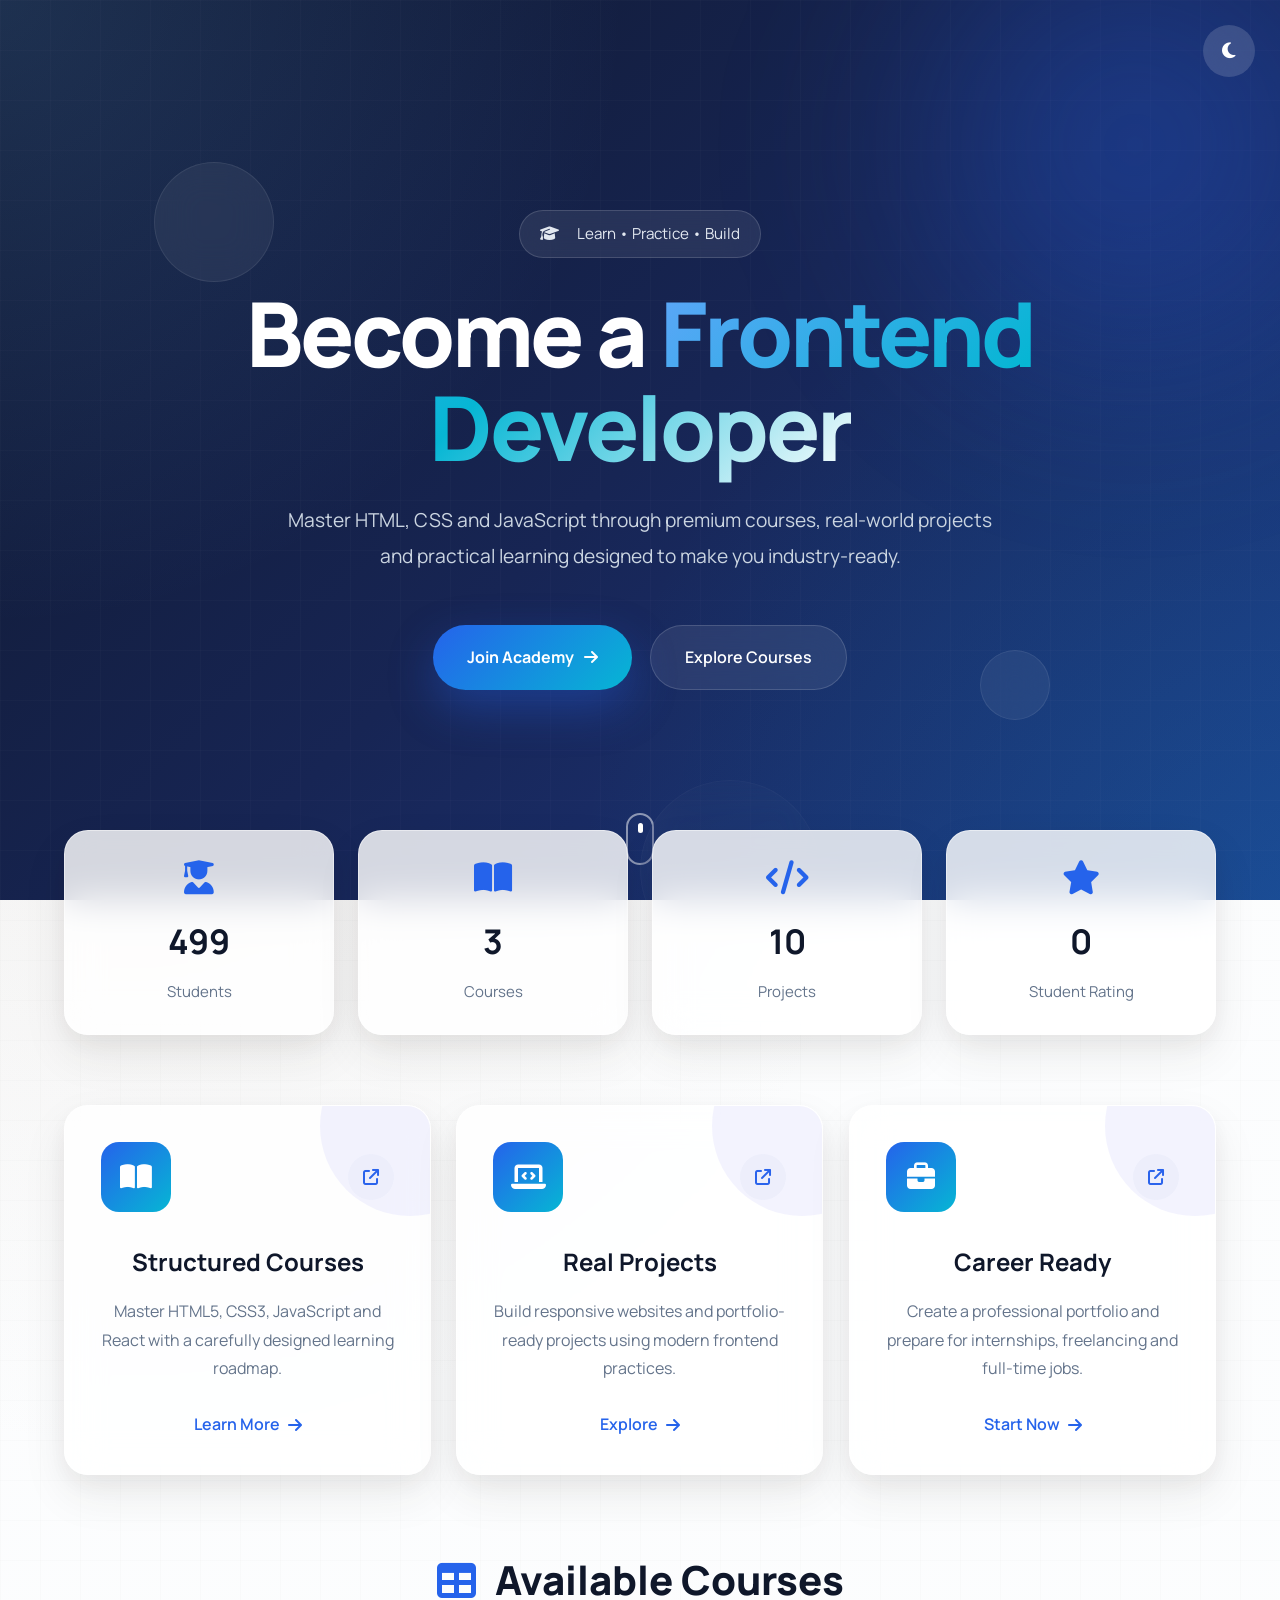
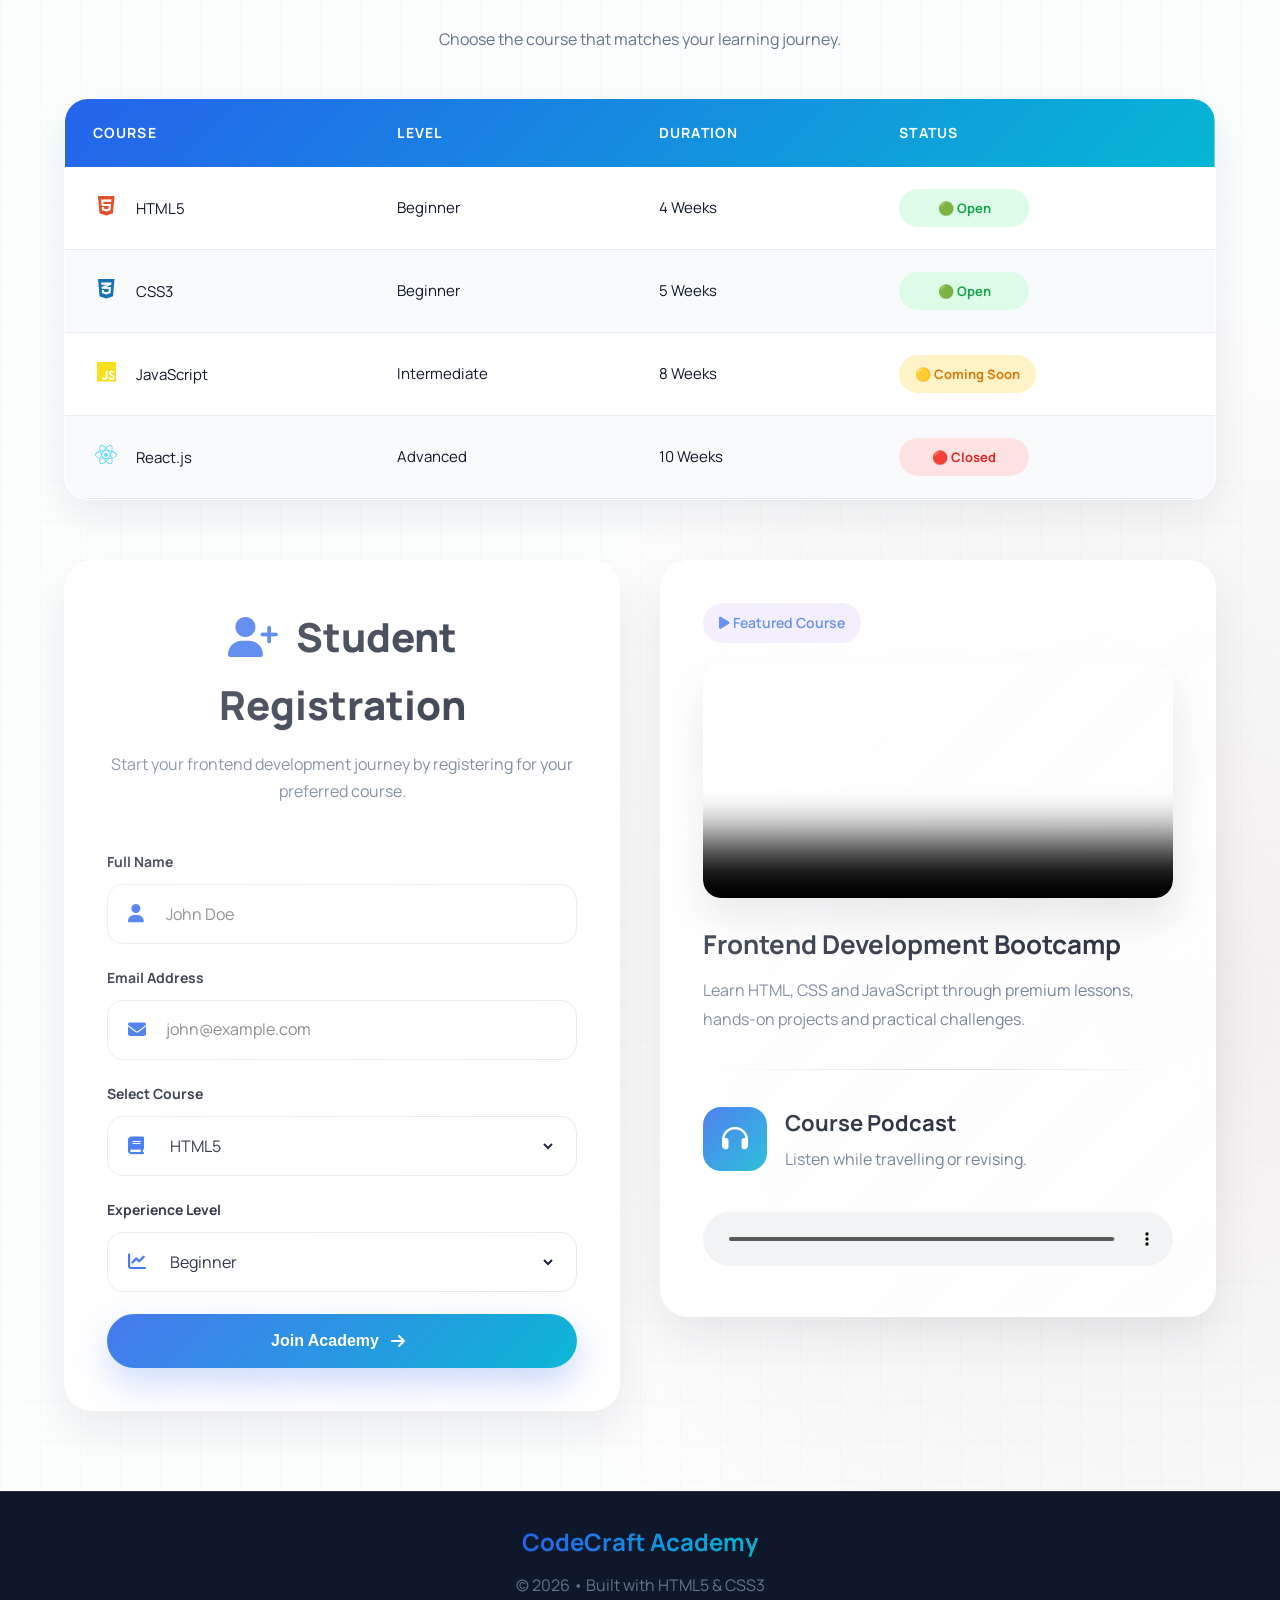
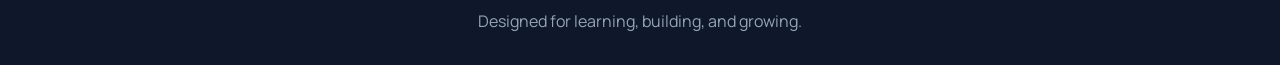
==== .vscode/Forms, Tables and Media Elements/index.html @ f4784778 "updated index.html and some link" ====
<!DOCTYPE html>
<html lang="en">

<head>
    <meta charset="UTF-8">
    <meta name="viewport" content="width=device-width, initial-scale=1.0">

    <title>CodeCraft Academy</title>

    <!-- Google Font -->
    <link rel="preconnect" href="https://fonts.googleapis.com">
    <link rel="preconnect" href="https://fonts.gstatic.com" crossorigin>

    <link href="https://fonts.googleapis.com/css2?family=Manrope:wght@300;400;500;600;700;800&display=swap"
        rel="stylesheet">

    <!-- Font Awesome -->

    <link rel="stylesheet" href="https://cdnjs.cloudflare.com/ajax/libs/font-awesome/6.6.0/css/all.min.css">

    <!-- CSS -->

    <link rel="stylesheet" href="style.css">

    <link rel="icon" type="image/png" href="images/favicon.png">

</head>

<body>

    <div id="loader">
        <div class="loader-logo">
            <i class="fa-solid fa-code"></i>
            <span>CodeCraft Academy</span>
        </div>

        <div class="loader-spinner"></div>
    </div>

    <button class="theme-toggle" id="themeToggle" aria-label="Toggle dark mode">
        <i class="fa-solid fa-moon"></i>
    </button>

    <!-- ===================================================
                        HERO SECTION
    ==================================================== -->

    <header class="hero">

        <div class="hero-content">

            <span class="tag">

                <i class="fa-solid fa-graduation-cap"></i>

                Learn • Practice • Build

            </span>

            <h1>

                Become a
                <span>Frontend Developer</span>

            </h1>

            <p>

                Master HTML, CSS and JavaScript through premium courses,
                real-world projects and practical learning designed to make
                you industry-ready.

            </p>

            <div class="hero-buttons">

                <a href="#registration" class="hero-btn" aria-label="Register for CodeCraft Academy">

                    Join Academy

                    <i class="fa-solid fa-arrow-right"></i>

                </a>

                <a href="#courses" class="secondary-btn" aria-label="View available courses">

                    Explore Courses

                </a>

            </div>

        </div>

        <div class="hero-circle hero-circle-1"></div>

        <div class="hero-circle hero-circle-2"></div>

        <div class="hero-circle hero-circle-3"></div>

        <div class="scroll-indicator">

            <span></span>

        </div>

    </header>

    <!-- ==========================================
            STATS SECTION
========================================== -->

    <section class="stats reveal">

        <div class="stat-card">

            <i class="fa-solid fa-user-graduate" aria-hidden="true"></i>

            <h2>2500+</h2>

            <p>Students</p>

        </div>

        <div class="stat-card">

            <i class="fa-solid fa-book-open" aria-hidden="true"></i>

            <h2>15+</h2>

            <p>Courses</p>

        </div>

        <div class="stat-card">

            <i class="fa-solid fa-code" aria-hidden="true"></i>

            <h2>50+</h2>

            <p>Projects</p>

        </div>

        <div class="stat-card">

            <i class="fa-solid fa-star" aria-hidden="true"></i>

            <h2>4.9</h2>

            <p>Student Rating</p>

        </div>

    </section>

    <!-- ==========================================
                FEATURES
========================================== -->

    <section class="features reveal">

        <div class="feature-card">

            <div class="feature-top">

                <div class="feature-icon">

                    <i class="fa-solid fa-book-open" aria-hidden="true"></i>

                </div>

                <span class="arrow">

                    <i class="fa-solid fa-arrow-up-right-from-square" aria-hidden="true"></i>

                </span>

            </div>

            <h3>Structured Courses</h3>

            <p>

                Master HTML5, CSS3, JavaScript and React with a carefully designed learning roadmap.

            </p>

            <a href="#" aria-label="Learn more about structured courses">

                Learn More

                <i class="fa-solid fa-arrow-right" aria-hidden="true"></i>

            </a>

        </div>



        <div class="feature-card">

            <div class="feature-top">

                <div class="feature-icon">

                    <i class="fa-solid fa-laptop-code" aria-hidden="true"></i>

                </div>

                <span class="arrow">

                    <i class="fa-solid fa-arrow-up-right-from-square" aria-hidden="true"></i>

                </span>

            </div>

            <h3>Real Projects</h3>

            <p>

                Build responsive websites and portfolio-ready projects using modern frontend practices.

            </p>

            <a href="#" aria-label="Explore real projects">

                Explore

                <i class="fa-solid fa-arrow-right" aria-hidden="true"></i>

            </a>

        </div>



        <div class="feature-card">

            <div class="feature-top">

                <div class="feature-icon">

                    <i class="fa-solid fa-briefcase" aria-hidden="true"></i>

                </div>

                <span class="arrow">

                    <i class="fa-solid fa-arrow-up-right-from-square" aria-hidden="true"></i>

                </span>

            </div>

            <h3>Career Ready</h3>

            <p>

                Create a professional portfolio and prepare for internships, freelancing and full-time jobs.

            </p>

            <a href="#" aria-label="Start your learning journey">

                Start Now

                <i class="fa-solid fa-arrow-right" aria-hidden="true"></i>

            </a>

        </div>

    </section>



    <!-- ===================================================
                    COURSES TABLE
    ==================================================== -->

    <section class="section reveal" id="courses">

        <div class="section-heading">

            <h2>

                <i class="fa-solid fa-table" aria-hidden="true"></i>

                Available Courses

            </h2>

            <p>

                Choose the course that matches your learning journey.

            </p>

        </div>

        <div class="table-card">

            <table class="custom-table">

                <thead>

                    <tr>

                        <th>Course</th>

                        <th>Level</th>

                        <th>Duration</th>

                        <th>Status</th>

                    </tr>

                </thead>

                <tbody>

                    <tr>

                        <td>
                            <i class="fa-brands fa-html5 course-icon html" aria-hidden="true"></i>
                            HTML5
                        </td>

                        <td>Beginner</td>

                        <td>4 Weeks</td>

                        <td>
                            <span class="badge open">
                                🟢 Open
                            </span>
                        </td>

                    </tr>

                    <tr>

                        <td>
                            <i class="fa-brands fa-css3-alt course-icon css" aria-hidden="true"></i>
                            CSS3
                        </td>

                        <td>Beginner</td>

                        <td>5 Weeks</td>

                        <td>
                            <span class="badge open">
                                🟢 Open
                            </span>
                        </td>

                    </tr>

                    <tr>

                        <td>
                            <i class="fa-brands fa-js course-icon js" aria-hidden="true"></i>
                            JavaScript
                        </td>

                        <td>Intermediate</td>

                        <td>8 Weeks</td>

                        <td>
                            <span class="badge coming">
                                🟡 Coming Soon
                            </span>
                        </td>

                    </tr>

                    <tr>

                        <td>
                            <i class="fa-brands fa-react course-icon react" aria-hidden="true"></i>
                            React.js
                        </td>

                        <td>Advanced</td>

                        <td>10 Weeks</td>

                        <td>
                            <span class="badge closed">
                                🔴 Closed
                            </span>
                        </td>

                    </tr>

                </tbody>

            </table>

        </div>

    </section>



    <!-- ===================================================
                FORM + MEDIA SECTION
    ==================================================== -->

    <section class="section reveal" id="registration">

        <div class="grid-layout reveal">

            <!-- Registration Form -->

            <div class="card">

                <div class="section-heading">

                    <h2>

                        <i class="fa-solid fa-user-plus" aria-hidden="true"></i>

                        Student Registration

                    </h2>
                    <p class="form-subtitle">
                        Start your frontend development journey by registering for your preferred course.
                    </p>

                </div>

                <form class="custom-form">

                    <div class="input-group">

                        <label for="name">Full Name</label>

                        <div class="input-box">

                            <i class="fa-solid fa-user" aria-hidden="true"></i>

                            <input type="text" id="name" placeholder="John Doe" required aria-label="Full Name">

                        </div>

                    </div>



                    <div class="input-group">

                        <label for="email">Email Address</label>

                        <div class="input-box">

                            <i class="fa-solid fa-envelope" aria-hidden="true"></i>

                            <input type="email" id="email" placeholder="john@example.com" required
                                aria-label="Email Address">

                        </div>

                    </div>



                    <div class="input-group">

                        <label for="course">

                            Select Course

                        </label>

                        <div class="input-box">

                            <i class="fa-solid fa-book" aria-hidden="true"></i>

                            <select id="course" aria-label="Select Course">

                                <option>HTML5</option>

                                <option>CSS3</option>

                                <option>JavaScript</option>

                                <option>React.js</option>

                            </select>

                        </div>

                    </div>



                    <div class="input-group">

                        <label>

                            Experience Level

                        </label>

                        <div class="input-box">

                            <i class="fa-solid fa-chart-line" aria-hidden="true"></i>

                            <select aria-label="Experience Level">

                                <option>Beginner</option>

                                <option>Intermediate</option>

                                <option>Advanced</option>

                            </select>

                        </div>

                    </div>



                    <button class="submit-btn" type="submit" aria-label="Submit registration form">

                        Join Academy

                        <i class="fa-solid fa-arrow-right" aria-hidden="true"></i>

                    </button>

                </form>

            </div>

            <!-- Media Preview Card -->
            <div class="card">

                <span class="preview-badge">
                    <i class="fa-solid fa-play" aria-hidden="true"></i>
                    Featured Course
                </span>

                <div class="responsive-video">

                    <video class="responsive-video" controls poster="images/thumbnail.jpg">

                        <source src="media/practical-media-video.mp4" type="video/mp4">

                        Your browser does not support the video tag.

                    </video>

                </div>

                <div class="video-info">

                    <h3>Frontend Development Bootcamp</h3>

                    <p>
                        Learn HTML, CSS and JavaScript through premium lessons,
                        hands-on projects and practical challenges.
                    </p>

                </div>

                <hr class="divider">

                <div class="audio-header">

                    <i class="fa-solid fa-headphones" aria-hidden="true"></i>

                    <div>

                        <h3>Course Podcast</h3>

                        <p>Listen while travelling or revising.</p>

                    </div>

                </div>

                <audio class="custom-audio" controls>

                    <source src="media/practical-media-audio.mp3" type="audio/mpeg">

                    Your browser does not support the audio element.

                </audio>

            </div>

        </div>

    </section>

    <!-- ===================================================
                        FOOTER
    ==================================================== -->

    <footer class="reveal">

        <p class="footer-brand">CodeCraft Academy</p>

        <p class="footer-text">
            © 2026 • Built with HTML5 & CSS3
        </p>

        <p class="footer-note">
            Designed for learning, building, and growing.
        </p>

    </footer>

    <script>

        const reveals = document.querySelectorAll(".reveal");

        function revealSections() {

            reveals.forEach(section => {

                const top = section.getBoundingClientRect().top;

                const visible = window.innerHeight - 120;

                if (top < visible) {

                    section.classList.add("active");

                }

            });

        }

        window.addEventListener("scroll", revealSections);

        revealSections();

        window.addEventListener("load", () => {

            const loader = document.getElementById("loader");

            loader.style.opacity = "0";

            setTimeout(() => {

                loader.style.display = "none";

            }, 700);

        });

        const toggle = document.getElementById("themeToggle");

        const icon = toggle.querySelector("i");

        if (localStorage.getItem("theme") === "dark") {

            document.body.classList.add("dark");

            icon.className = "fa-solid fa-sun";

        }

        toggle.onclick = () => {

            document.body.classList.toggle("dark");

            if (document.body.classList.contains("dark")) {

                icon.className = "fa-solid fa-sun";

                localStorage.setItem("theme", "dark");

            } else {

                icon.className = "fa-solid fa-moon";

                localStorage.setItem("theme", "light");

            }

        }

        const observer = new IntersectionObserver(entries => {

            entries.forEach(entry => {

                if (entry.isIntersecting) {

                    entry.target.classList.add("active");

                }

            });

        }, {
            threshold: .15
        });

        reveals.forEach(item => observer.observe(item));

        window.addEventListener("scroll", () => {

            document.querySelector(".header")?.classList.toggle(

                "scrolled",

                window.scrollY > 40

            );

        });

        const counters = document.querySelectorAll(".stat-card h2");

        counters.forEach(counter => {

            const target = parseFloat(counter.innerText);

            let count = 0;

            const increment = target / 120;

            const update = () => {

                count += increment;

                if (count < target) {

                    counter.innerText = Math.floor(count) + (counter.innerText.includes("+") ? "+" : "");

                    requestAnimationFrame(update);

                } else {

                    counter.innerText = counter.dataset.target;

                }

            };

            counter.dataset.target = counter.innerText;

            counter.innerText = "0";

            update();

        });

    </script>

</body>

</html>
---- .vscode/Forms, Tables and Media Elements/style.css ----
/* ==========================================
   GOOGLE FONT & RESET
========================================== */

* {
    margin: 0;
    padding: 0;
    box-sizing: border-box;
}

html {
    scroll-behavior: smooth;
}

/* ==========================================
   ROOT COLORS
========================================== */

:root {

    /* Brand Colors */

    --primary: #2563EB;

    --primary-dark: #1D4ED8;

    --primary-light: #60A5FA;


    /* Accent */

    --accent: #06B6D4;


    /* Background */

    --background: #F8FAFC;

    --surface: #FFFFFF;


    /* Text */

    --text: #0F172A;

    --text-light: #64748B;


    /* Borders */

    --border: #E2E8F0;


    /* Effects */

    --shadow:

        0 20px 50px rgba(15, 23, 42, .08);


    /* Radius */

    --radius-lg: 24px;

    --radius-md: 16px;

    --radius-sm: 10px;


    /* Transition */

    --transition: .35s ease;

}

::selection {

    background: #2563EB;

    color: white;

}

body {

    font-family: 'Manrope', sans-serif;

    background:

        var(--background);

    color: var(--text);

    line-height: 1.7;

    overflow-x: hidden;

    background-image:

        radial-gradient(circle at 10% 20%, rgba(172, 156, 141, .12), transparent 28%),

        radial-gradient(circle at 90% 80%, rgba(114, 56, 61, .08), transparent 25%),

        linear-gradient(rgba(255, 255, 255, .55),
            rgba(255, 255, 255, .55)),

        linear-gradient(90deg,
            rgba(50, 45, 41, .03) 1px,
            transparent 1px),

        linear-gradient(rgba(50, 45, 41, .03) 1px,
            transparent 1px);

    background-size:

        auto,

        auto,

        auto,

        40px 40px,

        40px 40px;

}

body::before {

    content: "";

    position: fixed;

    inset: 0;

    background:

        radial-gradient(circle at 20% 20%,
            rgba(37, 99, 235, .08),
            transparent 30%),

        radial-gradient(circle at 80% 70%,
            rgba(6, 182, 212, .06),
            transparent 35%);

    z-index: -1;

    pointer-events: none;

}

button:focus-visible,
a:focus-visible,
input:focus-visible,
select:focus-visible {

    outline: 3px solid #38BDF8;

    outline-offset: 4px;

    border-radius: 8px;

}

#loader {

    position: fixed;

    inset: 0;

    background: #0F172A;

    display: flex;

    flex-direction: column;

    justify-content: center;

    align-items: center;

    gap: 25px;

    z-index: 99999;

    transition: .7s;
}

.loader-logo {

    color: white;

    font-size: 30px;

    font-weight: 700;
}

.loader-logo i {

    color: var(--accent);

    margin-right: 12px;
}

.loader-spinner {

    width: 55px;

    height: 55px;

    border: 5px solid rgba(255, 255, 255, .15);

    border-top: 5px solid var(--accent);

    border-radius: 50%;

    animation: spin 1s linear infinite;
}

@keyframes spin {

    to {
        transform: rotate(360deg);
    }
}

/* ==============================
   THEME TOGGLE
============================== */

.theme-toggle {

    position: fixed;

    top: 25px;

    right: 25px;

    width: 52px;

    height: 52px;

    border: none;

    border-radius: 50%;

    background: rgba(255, 255, 255, .15);

    backdrop-filter: blur(18px);

    color: white;

    font-size: 18px;

    cursor: pointer;

    z-index: 999;

    transition: .35s;

}

.theme-toggle:hover {

    transform: scale(1.08);

}

body {

    transition:
        background .45s,
        color .45s;

}

body.dark {

    --background: #0B1120;

    --surface: #111827;

    --text: #F8FAFC;

    --text-light: #CBD5E1;

    --border: #374151;

}

/* ==========================================
   HERO SECTION
========================================== */

.header.scrolled {

    backdrop-filter: blur(18px);

    background: rgba(15, 23, 42, .75);

    box-shadow: 0 12px 30px rgba(0, 0, 0, .12);

}

.hero {

    position: relative;

    min-height: 100vh;

    display: flex;

    justify-content: center;

    align-items: center;

    text-align: center;

    overflow: hidden;

    padding: 140px 20px;

    background:
        radial-gradient(circle at top left,
            rgba(96, 165, 250, .18),
            transparent 40%),

        radial-gradient(circle at bottom right,
            rgba(6, 182, 212, .15),
            transparent 45%),

        linear-gradient(135deg,
            #0F172A 0%,
            #172554 50%,
            #1E3A8A 100%);
}

/* ==========================================
   HERO GLOW
========================================== */

.hero::before {

    content: "";

    position: absolute;

    inset: 0;

    background-image:

        linear-gradient(rgba(255, 255, 255, .05) 1px,
            transparent 1px),

        linear-gradient(90deg,
            rgba(255, 255, 255, .05) 1px,
            transparent 1px);

    background-size: 50px 50px;

    animation: gridMove 18s linear infinite;

    opacity: .35;

    pointer-events: none;

    z-index: 0;

}

.hero::after {

    content: "";

    position: absolute;

    width: 650px;

    height: 650px;

    border-radius: 50%;

    background:

        radial-gradient(circle,

            rgba(37, 99, 235, .35),

            transparent 70%);

    filter: blur(70px);

    right: -180px;

    top: -180px;

    animation: heroGlow 8s ease-in-out infinite;

    pointer-events: none;

    z-index: 0;

}

.hero-content {

    position: relative;

    z-index: 5;

    max-width: 850px;

    animation: heroFade 1.2s ease;

}

.tag {

    display: inline-flex;

    align-items: center;

    gap: 10px;

    padding: 10px 20px;

    border-radius: 50px;

    background: rgba(255, 255, 255, .08);

    border: 1px solid rgba(255, 255, 255, .15);

    backdrop-filter: blur(18px);

    color: #E2E8F0;

    font-size: .95rem;

}

.tag i {
    margin-right: 8px;
}

.hero h1 {

    font-size: clamp(3.6rem, 7vw, 5.8rem);

    font-weight: 800;

    line-height: 1.05;

    letter-spacing: -3px;

    color: white;

    margin: 28px 0;

}

.hero h1 span {

    background:

        linear-gradient(135deg,

            #60A5FA,

            #06B6D4,

            #FFFFFF);

    background-clip: text;
    -webkit-background-clip: text;

    -webkit-text-fill-color: transparent;

}

.hero p {

    max-width: 720px;

    margin: 0 auto 50px;

    font-size: 1.2rem;

    line-height: 1.9;

    color: #CBD5E1;

}

.hero-buttons {

    display: flex;

    justify-content: center;

    gap: 18px;

    flex-wrap: wrap;

}

.hero-btn {

    display: inline-flex;

    align-items: center;

    gap: 10px;

    padding: 18px 34px;

    border-radius: 999px;

    background:

        linear-gradient(135deg,

            var(--primary),

            var(--accent));

    color: white;

    font-weight: 700;

    text-decoration: none;

    box-shadow:

        0 18px 45px rgba(37, 99, 235, .35);

    transition: .35s;

    position: relative;
    z-index: 10;

}

.secondary-btn {

    display: inline-flex;

    align-items: center;

    justify-content: center;

    padding: 18px 34px;

    border-radius: 999px;

    border: 1px solid rgba(255, 255, 255, .15);

    backdrop-filter: blur(15px);

    background: rgba(255, 255, 255, .08);

    color: white;

    text-decoration: none;

    font-weight: 600;

    transition: .35s;

}

.hero-btn:hover {
    transform: translateY(-6px);
    box-shadow: 0 30px 65px rgba(37, 99, 235, .45);
}

.secondary-btn:hover {
    transform: translateY(-6px);
    background: #fff;
    color: #0F172A;
}

.hero-circle {

    position: absolute;

    border-radius: 50%;

    background: rgba(255, 255, 255, .06);

    border: 1px solid rgba(255, 255, 255, .08);

    backdrop-filter: blur(20px);

    animation:

        floating 8s ease-in-out infinite;

    z-index: 1;

}

.hero-circle-1 {

    width: 120px;

    height: 120px;

    top: 18%;

    left: 12%;

}

.hero-circle-2 {

    width: 70px;

    height: 70px;

    bottom: 20%;

    right: 18%;

    animation-delay: 2s;

}

.hero-circle-3 {

    width: 180px;

    height: 180px;

    bottom: -60px;

    left: 50%;

    opacity: .3;

    animation-delay: 4s;

}

.scroll-indicator {

    position: absolute;

    bottom: 35px;

    left: 50%;

    transform: translateX(-50%);

    width: 28px;

    height: 52px;

    border: 2px solid rgba(255, 255, 255, .5);

    border-radius: 30px;

    display: flex;

    justify-content: center;

    padding-top: 8px;

}

.scroll-indicator span {

    width: 5px;

    height: 10px;

    border-radius: 20px;

    background: white;

    animation: scrollDown 2s infinite;

}

/* ==========================================
   STATS
========================================== */

.stats {

    width: 90%;
    max-width: 1200px;

    margin: -70px auto 70px;

    display: grid;

    grid-template-columns: repeat(4, 1fr);

    gap: 24px;

    position: relative;

    z-index: 10;

    animation: fadeUp 1s ease;

}

.stat-card {

    background: rgba(255, 255, 255, .82);

    backdrop-filter: blur(18px);

    border: 1px solid rgba(255, 255, 255, .45);

    border-radius: 24px;

    padding: 30px;

    text-align: center;

    animation: floating 7s ease-in-out infinite;

    box-shadow:
        0 8px 25px rgba(50, 45, 41, .05),
        0 20px 45px rgba(50, 45, 41, .08);

    transition: .4s;

    will-change: transform;

}

.stat-card:hover {

    transform:
        translateY(-10px) scale(1.02);


}

.stat-card i {

    font-size: 34px;

    color: var(--primary);

    margin-bottom: 18px;

}

.stat-card h2 {

    font-size: 34px;

    margin-bottom: 8px;

    color: var(--text);

}

.stat-card p {

    color: var(--text-light);

    font-size: 15px;

}

/* ==========================================
   FEATURES
========================================== */

.features {
    width: 90%;
    max-width: 1200px;
    margin: 0 auto 70px;
    display: grid;
    grid-template-columns: repeat(3, 1fr);
    gap: 25px;
    animation: fadeUp 1.2s ease;
}

.feature-card {

    position: relative;

    overflow: hidden;

    background: rgba(255, 255, 255, .80);

    backdrop-filter: blur(18px);

    border: 1px solid rgba(255, 255, 255, .45);

    border-radius: 24px;

    padding: 36px;

    text-align: center;

    animation: floating 6s ease-in-out infinite;

    box-shadow:
        0 8px 25px rgba(50, 45, 41, .05),
        0 20px 45px rgba(50, 45, 41, .08);

    transition: .4s;

    will-change: transform;


}

.feature-card:hover {

    transform:
        translateY(-10px) scale(1.02);


}

.feature-card::before {

    content: "";

    position: absolute;

    width: 180px;

    height: 180px;

    background:

        rgba(99, 102, 241, .08);

    border-radius: 50%;

    top: -70px;

    right: -70px;

}

.feature-card h3 {

    font-size: 24px;

    margin-bottom: 14px;

}

.feature-card p {

    color: var(--text-light);

    margin-bottom: 28px;

    line-height: 1.8;

}

/* ==========================================
   FEATURE CARD CONTENT
========================================== */

.feature-top {

    display: flex;

    justify-content: space-between;

    align-items: center;

    margin-bottom: 30px;

}

.feature-icon {

    width: 70px;

    height: 70px;

    border-radius: 18px;

    display: flex;

    justify-content: center;

    align-items: center;

    background: linear-gradient(135deg, var(--primary), var(--accent));

    color: white;

    font-size: 28px;

}

.arrow {

    width: 46px;

    height: 46px;

    border-radius: 50%;

    display: flex;

    justify-content: center;

    align-items: center;

    background: #F8FAFC;

    color: var(--primary);

    transition: .3s;

}

.feature-card:hover .arrow {

    transform: rotate(45deg);

    background: var(--primary);

    color: white;

}

.feature-card a {

    display: inline-flex;

    align-items: center;

    gap: 8px;

    text-decoration: none;

    color: var(--primary);

    font-weight: 600;

    transition: .3s;

}

.feature-card:hover a {

    gap: 14px;

}

/* ==========================================
   SECTION
========================================== */

.section {
    width: 90%;
    max-width: 1200px;
    margin: 0 auto 60px;
}

.section-heading {

    text-align: center;

    margin-bottom: 45px;

}

.section-heading h2 {

    font-size: 40px;

    font-weight: 800;

    color: var(--text);

    margin-bottom: 12px;

}

.form-subtitle {

    margin: 12px 0 28px;

    color: var(--text-light);

    line-height: 1.7;

}

.section-heading p {

    max-width: 620px;

    margin: auto;

    color: var(--text-light);

}

.section-heading i {
    color: var(--primary);
    margin-right: 10px;
}

/* ==========================================
   TABLE CARD
========================================== */

.table-card {

    background: rgba(255, 255, 255, .85);

    backdrop-filter: blur(20px);

    border: 1px solid rgba(255, 255, 255, .6);

    border-radius: 24px;

    overflow: hidden;

    box-shadow:
        0 15px 40px rgba(15, 23, 42, .08);

    transition: .35s;

    animation: fadeUp .9s ease;

    will-change: transform;

}

.table-card:hover {

    transform: translateY(-6px);

    box-shadow:
        0 25px 55px rgba(37, 99, 235, .12);

}

/* ==========================================
   TABLE
========================================== */

.custom-table {
    width: 100%;
    border-collapse: collapse;
    overflow: hidden;
}

.custom-table thead {

    background:
        linear-gradient(135deg,
            var(--primary),
            var(--accent));

    color: white;

}

.custom-table th {

    padding: 22px 28px;

    text-align: left;

    font-size: 14px;

    font-weight: 700;

    letter-spacing: .08em;

    text-transform: uppercase;

}

.custom-table td {

    padding: 22px 28px;

    border-bottom: 1px solid rgba(226, 232, 240, .8);

    font-size: 15px;

    color: var(--text);

    transition: .3s;

}

.custom-table tbody tr {
    transition: .3s;
}

.custom-table tbody tr:nth-child(even) {
    background: #f8fafc;
}

.custom-table tbody tr:hover {

    background: #EFF6FF;

}

/* ==========================================
   COURSE ICONS
========================================== */

.course-icon {

    margin-right: 14px;

    font-size: 22px;

    width: 26px;

    text-align: center;

}

.html {

    color: #E34F26;

}

.css {

    color: #1572B6;

}

.js {

    color: #F7DF1E;

}

.react {

    color: #61DAFB;

}

/* ==========================================
   STATUS BADGES
========================================== */

.badge {

    display: inline-flex;

    align-items: center;

    justify-content: center;

    padding: 8px 16px;

    border-radius: 999px;

    font-size: 13px;

    font-weight: 700;

    min-width: 130px;

}

.open {
    background: #DCFCE7;
    color: #16A34A;
}

.coming {
    background: #FEF3C7;
    color: #D97706;
}

.closed {
    background: #FEE2E2;
    color: #DC2626;
}

/* ==========================================
   GRID LAYOUT
========================================== */

.grid-layout {
    display: grid;
    grid-template-columns: repeat(2, 1fr);
    gap: 40px;
    align-items: start;
    animation: fadeUp 1.4s ease;
}

/* ==========================================
   CARD
========================================== */

.card {

    position: relative;

    overflow: hidden;

    background: rgba(255, 255, 255, .88);

    backdrop-filter: blur(22px);

    border: 1px solid rgba(255, 255, 255, .75);

    border-radius: 28px;

    padding: 42px;

    box-shadow:
        0 20px 45px rgba(15, 23, 42, .08);

    transition: .35s;

    will-change: transform;

}

.card:hover {

    transform:
        translateY(-10px) scale(1.02);

}

.feature-card:hover,
.card:hover,
.stat-card:hover {

    transform:

        perspective(900px) rotateX(3deg) rotateY(-3deg) translateY(-12px);

}

.card:hover::after {

    left: 120%;

}

.card::after {

    content: "";

    position: absolute;

    inset: 0;

    padding: 1px;

    border-radius: inherit;

    background: linear-gradient(135deg,
            rgba(96, 165, 250, .6),
            rgba(6, 182, 212, .4),
            transparent);

    -webkit-mask:
        linear-gradient(#fff 0 0) content-box,
        linear-gradient(#fff 0 0);
    /* Standard mask for broader compatibility */
    mask:
        linear-gradient(#fff 0 0) content-box,
        linear-gradient(#fff 0 0);

    -webkit-mask-composite: xor;
    /* Equivalent standard composite mode where supported */
    mask-composite: exclude;

    pointer-events: none;

    opacity: 0;

    transition: .4s;

}

.card:hover::after {

    opacity: 1;

}

.card::before {

    content: "";

    position: absolute;

    inset: 0;

    background:

        linear-gradient(135deg,

            rgba(255, 255, 255, .35),

            transparent);

    pointer-events: none;

}

/* ==========================================
   FORM
========================================== */

.custom-form {
    display: flex;
    flex-direction: column;
}

.input-group {

    margin-bottom: 22px;

}

/* ==========================================
   INPUT BOX
========================================== */

.input-group label {

    display: block;

    margin-bottom: 10px;

    font-size: 14px;

    font-weight: 700;

    color: var(--text);

}

.input-box {

    display: flex;

    align-items: center;

    gap: 16px;

    padding: 0 20px;

    height: 60px;

    background: #fff;

    border: 1px solid var(--border);

    border-radius: 16px;

    transition: .35s;

}

.input-box:hover {

    border-color:
        rgba(37, 99, 235, .35);

}

.input-box:focus-within {

    border-color: var(--primary);

    box-shadow:

        0 0 0 4px rgba(37, 99, 235, .15);

}

.input-box i {

    font-size: 18px;

    width: 22px;

    color: var(--primary);

}

.input-box input,
.input-box select {

    flex: 1;

    border: none;

    outline: none;

    background: transparent;

    font: inherit;

    color: var(--text);

}

.input-box select {

    cursor: pointer;

}

.form-group input:focus,
.form-group select:focus {
    outline: none;
    border-color: #2563eb;
    box-shadow: 0 0 0 4px rgba(37, 99, 235, .15);
}

/* ==========================================
   BUTTON
========================================== */

.submit-btn {

    width: 100%;

    display: flex;

    justify-content: center;

    align-items: center;

    gap: 12px;

    padding: 18px;

    border: none;

    border-radius: 999px;

    background:
        linear-gradient(135deg,
            var(--primary),
            var(--accent));

    color: white;

    font-size: 16px;

    font-weight: 700;

    cursor: pointer;

    transition: .35s;

    box-shadow:
        0 15px 35px rgba(37, 99, 235, .25);

}

.submit-btn i {

    transition: .3s;
    margin-right: 8px;

}

.submit-btn:hover i {

    transform: translateX(6px);

}

.hero-btn,
.secondary-btn,
.submit-btn {

    transition:

        transform .35s,

        box-shadow .35s;

}

/* ==========================================
   VIDEO
========================================== */

.responsive-video {
    width: 100%;
    border-radius: 18px;
    overflow: hidden;
    box-shadow: 0 20px 40px rgba(15, 23, 42, .12);

}

.responsive-video video {

    width: 100%;

    display: block;

}

/* ==========================================
   AUDIO
========================================== */

.audio-box {
    margin-top: 25px;
}

.audio-box h3 {
    margin-bottom: 15px;
    font-size: 18px;
    color: #1f2937;
}

.audio-box h3 i {
    color: var(--accent);
    margin-right: 8px;
}

/* ==========================================
   PREMIUM CENTERED FOOTER
========================================== */

footer {

    margin-top: 80px;
    padding: 30px 20px;

    width: 100vw;
    margin-left: calc(50% - 50vw);

    display: flex;
    flex-direction: column;
    align-items: center;
    justify-content: center;
    background: #0F172A;
    text-align: center;

    border-top: 1px solid rgba(148, 163, 184, .18);

}

.footer-brand {

    margin: 0;

    font-size: 24px;
    font-weight: 700;

    background: linear-gradient(90deg,
            var(--primary),
            var(--accent));
    background-clip: text;
    -webkit-background-clip: text;
    -webkit-text-fill-color: transparent;

}

.footer-text {

    margin-top: 10px;
    color: var(--text-light);

}

.footer-note {

    margin-top: 8px;
    color: #94A3B8;

}

/* ==========================================
   SCROLLBAR
========================================== */

::-webkit-scrollbar {

    width: 10px;

}

::-webkit-scrollbar-track {

    background: #E2E8F0;

}

::-webkit-scrollbar-thumb {

    background:

        linear-gradient(180deg,

            var(--primary),

            var(--accent));

}

::-webkit-scrollbar-thumb:hover {

    background: linear-gradient(180deg,

            #6D28D9,

            #4338CA);

}

/* ==========================================
   RESPONSIVE
========================================== */

@media (max-width:992px) {

    .hero {
        min-height: 80vh;
    }

    .hero h1 {
        font-size: 46px;
    }

    .stats {

        grid-template-columns: repeat(2, 1fr);

    }

    .features {
        grid-template-columns: 1fr;
        margin-top: -50px;
    }

    .grid-layout {
        grid-template-columns: 1fr;
    }

}

@media (max-width:768px) {

    .hero {
        padding: 70px 20px;
    }

    .hero h1 {

        font-size: 48px;

    }

    .hero p {
        font-size: 16px;
    }

    .section-heading h2 {
        font-size: 28px;
    }

    .card {
        padding: 22px;
    }

    .feature-card {
        padding: 25px;
    }

    .custom-table {
        display: block;
        overflow-x: auto;
        white-space: nowrap;
    }

}

@media (max-width:480px) {

    .hero {
        min-height: 70vh;
        padding: 60px 18px;
    }

    .hero h1 {
        font-size: 38px;
    }

    .hero p {
        font-size: 15px;
    }

    .hero-btn {
        padding: 13px 28px;
        font-size: 15px;
    }

    .section {
        width: 94%;
    }

    .section-heading h2 {
        font-size: 24px;
    }

    .feature-card i {
        font-size: 36px;
    }

    .feature-card h3 {
        font-size: 20px;
    }

    .custom-table th,
    .custom-table td {
        padding: 14px;
    }

    .stats {

        grid-template-columns: 1fr;

    }

    .stat-card {

        padding: 22px;

    }

}

/* ==========================================
   MEDIA SECTION
========================================== */

.divider {

    border: none;

    height: 1px;

    margin: 35px 0;

    background: linear-gradient(to right,
            transparent,
            rgba(148, 163, 184, .4),
            transparent);

}

.preview-badge {

    display: inline-block;

    padding: 8px 16px;

    border-radius: 50px;

    background: rgba(124, 58, 237, .12);

    color: var(--primary);

    font-size: 14px;

    font-weight: 600;

    margin-bottom: 20px;

}

.video-info {

    margin-top: 24px;

}

.video-info h3 {

    font-size: 26px;

    margin-bottom: 10px;

    color: var(--text);

}

.video-info p {

    color: var(--text-light);

    line-height: 1.8;

}

.audio-header {

    display: flex;

    align-items: center;

    gap: 18px;

    margin-bottom: 24px;

}

.audio-header i {

    width: 64px;

    height: 64px;

    display: flex;

    justify-content: center;

    align-items: center;

    border-radius: 18px;

    background: linear-gradient(135deg,
            var(--primary),
            var(--accent));

    color: white;

    font-size: 26px;

}

.audio-header h3 {

    font-size: 22px;

    margin-bottom: 4px;

}

.audio-header p {

    color: var(--text-light);

}

.custom-audio {

    width: 100%;

    margin-top: 15px;

    border-radius: 12px;

}

@keyframes gradientMove {

    0% {
        background-position: 0% 50%;
    }

    50% {
        background-position: 100% 50%;
    }

    100% {
        background-position: 0% 50%;
    }

}

@keyframes floating {

    0%,
    100% {

        transform: translateY(0px);

    }

    50% {

        transform: translateY(-8px);

    }

}

@keyframes fadeUp {

    from {

        opacity: 0;

        transform: translateY(50px);

    }

    to {

        opacity: 1;

        transform: translateY(0);

    }

}

@keyframes heroFade {

    from {

        opacity: 0;

        transform: translateY(60px);

    }

    to {

        opacity: 1;

        transform: none;

    }

}

@keyframes floatGlow {

    0%,
    100% {

        transform: translateY(0);

    }

    50% {

        transform: translateY(40px);

    }

}

@keyframes scrollDown {

    0% {

        opacity: 0;

        transform: translateY(0);

    }

    50% {

        opacity: 1;

    }

    100% {

        opacity: 0;

        transform: translateY(18px);

    }

}

@keyframes heroGlow {

    0%,
    100% {

        transform: translateY(0);

    }

    50% {

        transform: translate(-40px, 40px);

    }

}

@keyframes gridMove {

    from {

        background-position: 0 0;

    }

    to {

        background-position: 50px 50px;

    }

}

/* ==========================================
   SCROLL REVEAL
========================================== */

.reveal {

    opacity: 0;

    transform: translateY(60px);

    transition:

        opacity .9s ease,

        transform .9s ease;

}

.reveal.active {

    opacity: 1;

    transform: none;

}

.stats .stat-card,
.features .feature-card {

    opacity: 0;

    transform: translateY(40px);

    transition: .6s;

}

.reveal.active .stat-card,
.reveal.active .feature-card {

    opacity: 1;

    transform: none;

}

.reveal.active .stat-card:nth-child(1),
.reveal.active .feature-card:nth-child(1) {

    transition-delay: .1s;

}

.reveal.active .stat-card:nth-child(2),
.reveal.active .feature-card:nth-child(2) {

    transition-delay: .2s;

}

.reveal.active .stat-card:nth-child(3),
.reveal.active .feature-card:nth-child(3) {

    transition-delay: .3s;

}

.reveal.active .stat-card:nth-child(4) {

    transition-delay: .4s;

}
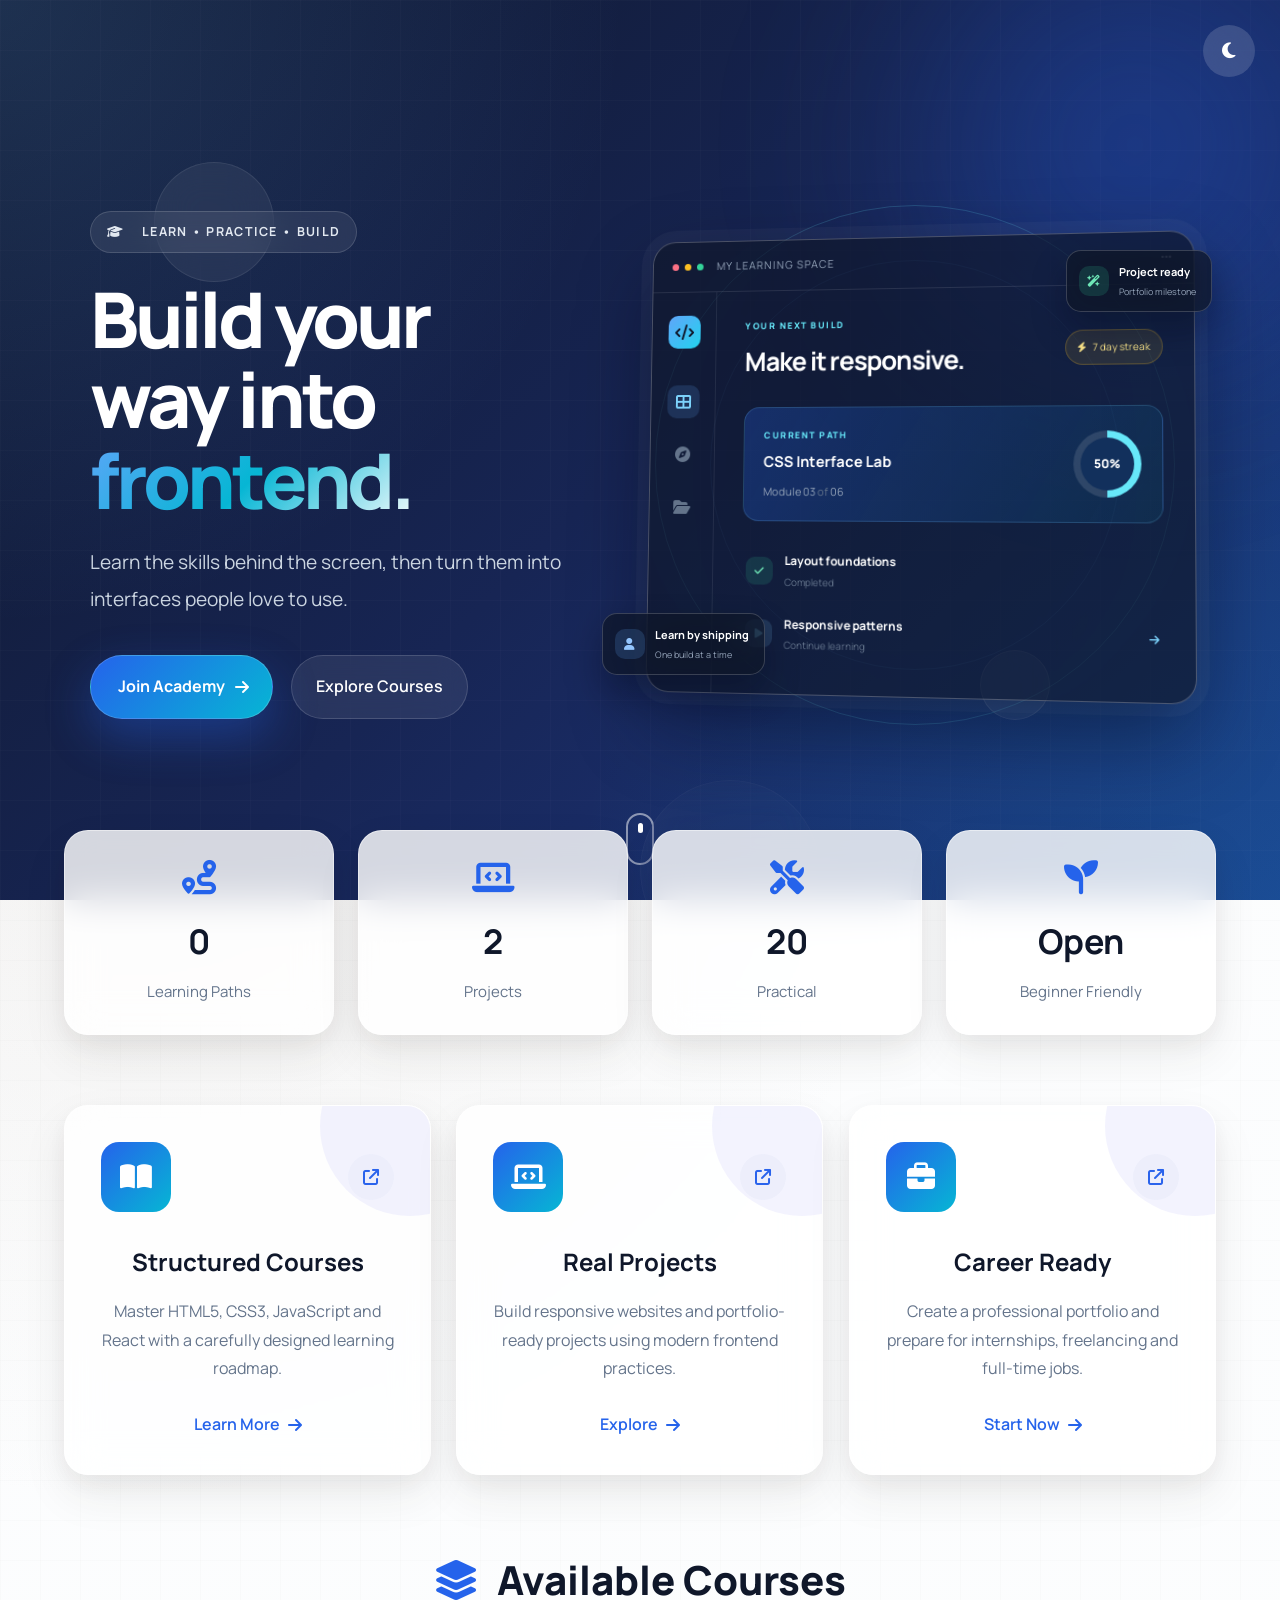
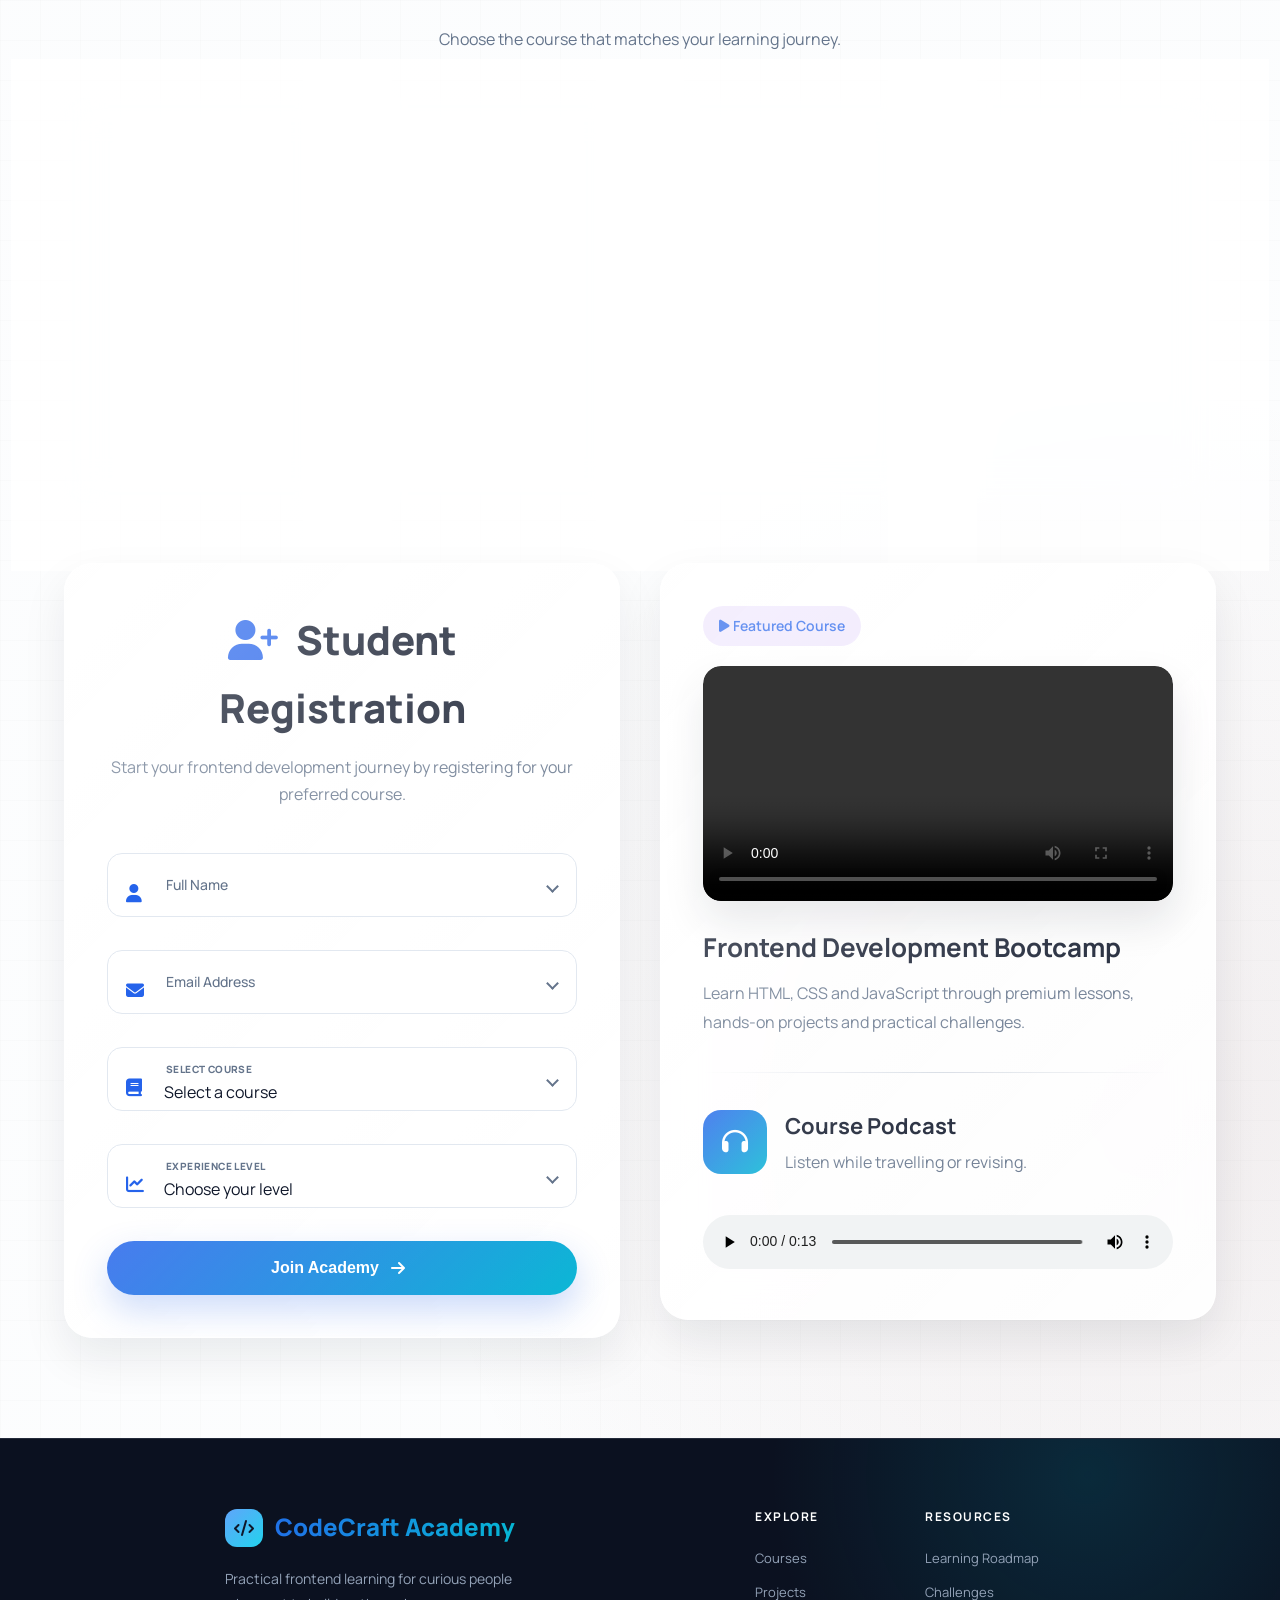
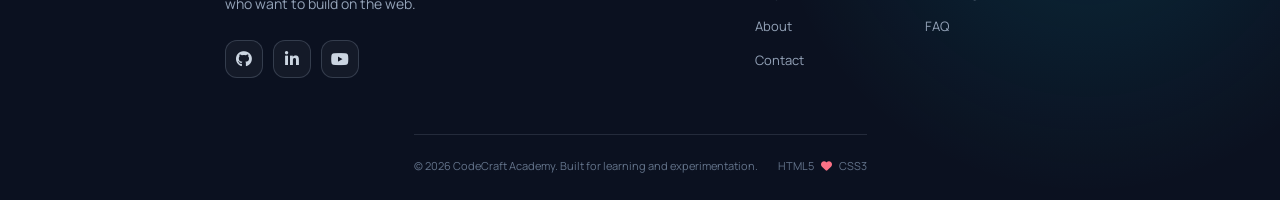
==== commit e7c2e760: "feat: enhance styles for hero showcase, course cards, registration form, and footer; add .gitignore" ====
--- a/.vscode/Forms, Tables and Media Elements/index.html
+++ b/.vscode/Forms, Tables and Media Elements/index.html
@@ -59,16 +59,15 @@
 
             <h1>
 
-                Become a
-                <span>Frontend Developer</span>
+                Build your way into
+                <span>frontend.</span>
 
             </h1>
 
             <p>
 
-                Master HTML, CSS and JavaScript through premium courses,
-                real-world projects and practical learning designed to make
-                you industry-ready.
+                Learn the skills behind the screen, then turn them into
+                interfaces people love to use.
 
             </p>
 
@@ -88,6 +87,77 @@
 
                 </a>
 
+            </div>
+
+        </div>
+
+        <div class="hero-showcase" aria-label="CodeCraft Academy learning dashboard preview">
+
+            <div class="showcase-orbit showcase-orbit-one"></div>
+            <div class="showcase-orbit showcase-orbit-two"></div>
+
+            <div class="learning-window">
+
+                <div class="window-bar">
+                    <div class="window-dots" aria-hidden="true">
+                        <span></span>
+                        <span></span>
+                        <span></span>
+                    </div>
+                    <span class="window-label">my learning space</span>
+                    <i class="fa-solid fa-ellipsis" aria-hidden="true"></i>
+                </div>
+
+                <div class="window-body">
+                    <div class="window-sidebar" aria-hidden="true">
+                        <span class="sidebar-mark"><i class="fa-solid fa-code"></i></span>
+                        <span class="sidebar-item active"><i class="fa-solid fa-table-cells-large"></i></span>
+                        <span class="sidebar-item"><i class="fa-solid fa-compass"></i></span>
+                        <span class="sidebar-item"><i class="fa-solid fa-folder-open"></i></span>
+                    </div>
+
+                    <div class="window-content">
+                        <div class="window-welcome">
+                            <div>
+                                <span class="mini-label">YOUR NEXT BUILD</span>
+                                <h2>Make it responsive.</h2>
+                            </div>
+                            <span class="streak-badge"><i class="fa-solid fa-bolt"></i> 7 day streak</span>
+                        </div>
+
+                        <div class="progress-panel">
+                            <div class="progress-copy">
+                                <span class="mini-label">CURRENT PATH</span>
+                                <strong>CSS Interface Lab</strong>
+                                <span class="progress-meta">Module 03 <b>of</b> 06</span>
+                            </div>
+                            <div class="progress-ring" aria-label="50 percent complete"><span>50%</span></div>
+                        </div>
+
+                        <div class="lesson-list">
+                            <div class="lesson-item complete">
+                                <span class="lesson-icon"><i class="fa-solid fa-check"></i></span>
+                                <span><strong>Layout foundations</strong><small>Completed</small></span>
+                            </div>
+                            <div class="lesson-item current">
+                                <span class="lesson-icon"><i class="fa-solid fa-play"></i></span>
+                                <span><strong>Responsive patterns</strong><small>Continue learning</small></span>
+                                <i class="fa-solid fa-arrow-right lesson-arrow"></i>
+                            </div>
+                        </div>
+                    </div>
+                </div>
+
+            </div>
+
+            <div class="showcase-float showcase-float-top">
+                <span class="float-icon"><i class="fa-solid fa-wand-magic-sparkles"></i></span>
+                <span><b>Project ready</b><small>Portfolio milestone</small></span>
+            </div>
+
+            <div class="showcase-float showcase-float-bottom">
+                <span class="avatar-stack" aria-hidden="true"><i class="fa-solid fa-user"></i></span>
+                <span><b>Learn by shipping</b><small>One build at a time</small></span>
             </div>
 
         </div>
@@ -114,41 +184,41 @@
 
         <div class="stat-card">
 
-            <i class="fa-solid fa-user-graduate" aria-hidden="true"></i>
-
-            <h2>2500+</h2>
-
-            <p>Students</p>
+            <i class="fa-solid fa-route" aria-hidden="true"></i>
+
+            <h2>4</h2>
+
+            <p>Learning Paths</p>
 
         </div>
 
         <div class="stat-card">
 
-            <i class="fa-solid fa-book-open" aria-hidden="true"></i>
-
-            <h2>15+</h2>
-
-            <p>Courses</p>
+            <i class="fa-solid fa-laptop-code" aria-hidden="true"></i>
+
+            <h2>10+</h2>
+
+            <p>Projects</p>
 
         </div>
 
         <div class="stat-card">
 
-            <i class="fa-solid fa-code" aria-hidden="true"></i>
-
-            <h2>50+</h2>
-
-            <p>Projects</p>
+            <i class="fa-solid fa-screwdriver-wrench" aria-hidden="true"></i>
+
+            <h2>100%</h2>
+
+            <p>Practical</p>
 
         </div>
 
         <div class="stat-card">
 
-            <i class="fa-solid fa-star" aria-hidden="true"></i>
-
-            <h2>4.9</h2>
-
-            <p>Student Rating</p>
+            <i class="fa-solid fa-seedling" aria-hidden="true"></i>
+
+            <h2>Open</h2>
+
+            <p>Beginner Friendly</p>
 
         </div>
 
@@ -286,7 +356,7 @@
 
             <h2>
 
-                <i class="fa-solid fa-table" aria-hidden="true"></i>
+                    <i class="fa-solid fa-layer-group" aria-hidden="true"></i>
 
                 Available Courses
 
@@ -300,107 +370,87 @@
 
         </div>
 
-        <div class="table-card">
-
-            <table class="custom-table">
-
-                <thead>
-
-                    <tr>
-
-                        <th>Course</th>
-
-                        <th>Level</th>
-
-                        <th>Duration</th>
-
-                        <th>Status</th>
-
-                    </tr>
-
-                </thead>
-
-                <tbody>
-
-                    <tr>
-
-                        <td>
-                            <i class="fa-brands fa-html5 course-icon html" aria-hidden="true"></i>
-                            HTML5
-                        </td>
-
-                        <td>Beginner</td>
-
-                        <td>4 Weeks</td>
-
-                        <td>
-                            <span class="badge open">
-                                🟢 Open
-                            </span>
-                        </td>
-
-                    </tr>
-
-                    <tr>
-
-                        <td>
-                            <i class="fa-brands fa-css3-alt course-icon css" aria-hidden="true"></i>
-                            CSS3
-                        </td>
-
-                        <td>Beginner</td>
-
-                        <td>5 Weeks</td>
-
-                        <td>
-                            <span class="badge open">
-                                🟢 Open
-                            </span>
-                        </td>
-
-                    </tr>
-
-                    <tr>
-
-                        <td>
-                            <i class="fa-brands fa-js course-icon js" aria-hidden="true"></i>
-                            JavaScript
-                        </td>
-
-                        <td>Intermediate</td>
-
-                        <td>8 Weeks</td>
-
-                        <td>
-                            <span class="badge coming">
-                                🟡 Coming Soon
-                            </span>
-                        </td>
-
-                    </tr>
-
-                    <tr>
-
-                        <td>
-                            <i class="fa-brands fa-react course-icon react" aria-hidden="true"></i>
-                            React.js
-                        </td>
-
-                        <td>Advanced</td>
-
-                        <td>10 Weeks</td>
-
-                        <td>
-                            <span class="badge closed">
-                                🔴 Closed
-                            </span>
-                        </td>
-
-                    </tr>
-
-                </tbody>
-
-            </table>
+        <div class="course-grid">
+
+            <article class="course-card html-card">
+                <div class="course-card-top">
+                    <div class="course-icon-wrap html-wrap">
+                        <i class="fa-brands fa-html5 course-icon html" aria-hidden="true"></i>
+                    </div>
+                    <span class="course-status open"><span></span> Open</span>
+                </div>
+                <h3>HTML5 Foundations</h3>
+                <p>Build accessible, semantic pages with the markup that powers every modern website.</p>
+                <div class="course-meta">
+                    <span><i class="fa-solid fa-signal" aria-hidden="true"></i> Beginner</span>
+                    <span><i class="fa-regular fa-clock" aria-hidden="true"></i> 4 Weeks</span>
+                </div>
+                <div class="course-progress" aria-label="HTML5 Foundations progress: 25 percent">
+                    <div><span>Learning path</span><strong>25%</strong></div>
+                    <span class="progress-track"><span style="width: 25%"></span></span>
+                </div>
+                <a href="#registration" class="course-cta">Start learning <i class="fa-solid fa-arrow-right" aria-hidden="true"></i></a>
+            </article>
+
+            <article class="course-card css-card">
+                <div class="course-card-top">
+                    <div class="course-icon-wrap css-wrap">
+                        <i class="fa-brands fa-css3-alt course-icon css" aria-hidden="true"></i>
+                    </div>
+                    <span class="course-status open"><span></span> Open</span>
+                </div>
+                <h3>CSS3 Interface Lab</h3>
+                <p>Turn structure into polished experiences with layout, responsive systems, and motion.</p>
+                <div class="course-meta">
+                    <span><i class="fa-solid fa-signal" aria-hidden="true"></i> Beginner</span>
+                    <span><i class="fa-regular fa-clock" aria-hidden="true"></i> 5 Weeks</span>
+                </div>
+                <div class="course-progress" aria-label="CSS3 Interface Lab progress: 50 percent">
+                    <div><span>Learning path</span><strong>50%</strong></div>
+                    <span class="progress-track"><span style="width: 50%"></span></span>
+                </div>
+                <a href="#registration" class="course-cta">Explore the lab <i class="fa-solid fa-arrow-right" aria-hidden="true"></i></a>
+            </article>
+
+            <article class="course-card js-card">
+                <div class="course-card-top">
+                    <div class="course-icon-wrap js-wrap">
+                        <i class="fa-brands fa-js course-icon js" aria-hidden="true"></i>
+                    </div>
+                    <span class="course-status coming"><span></span> Coming Soon</span>
+                </div>
+                <h3>JavaScript in Practice</h3>
+                <p>Make interfaces feel alive with events, state, APIs, and small projects that solve real problems.</p>
+                <div class="course-meta">
+                    <span><i class="fa-solid fa-signal" aria-hidden="true"></i> Intermediate</span>
+                    <span><i class="fa-regular fa-clock" aria-hidden="true"></i> 8 Weeks</span>
+                </div>
+                <div class="course-progress" aria-label="JavaScript in Practice progress: 0 percent">
+                    <div><span>Learning path</span><strong>0%</strong></div>
+                    <span class="progress-track"><span style="width: 0%"></span></span>
+                </div>
+                <a href="#registration" class="course-cta muted-cta">Get notified <i class="fa-solid fa-arrow-right" aria-hidden="true"></i></a>
+            </article>
+
+            <article class="course-card react-card">
+                <div class="course-card-top">
+                    <div class="course-icon-wrap react-wrap">
+                        <i class="fa-brands fa-react course-icon react" aria-hidden="true"></i>
+                    </div>
+                    <span class="course-status closed"><span></span> Closed</span>
+                </div>
+                <h3>React Product Builds</h3>
+                <p>Compose reusable components and ship ambitious frontend products with confidence.</p>
+                <div class="course-meta">
+                    <span><i class="fa-solid fa-signal" aria-hidden="true"></i> Advanced</span>
+                    <span><i class="fa-regular fa-clock" aria-hidden="true"></i> 10 Weeks</span>
+                </div>
+                <div class="course-progress" aria-label="React Product Builds progress: 0 percent">
+                    <div><span>Learning path</span><strong>0%</strong></div>
+                    <span class="progress-track"><span style="width: 0%"></span></span>
+                </div>
+                <a href="#registration" class="course-cta muted-cta">View roadmap <i class="fa-solid fa-arrow-right" aria-hidden="true"></i></a>
+            </article>
 
         </div>
 
@@ -435,54 +485,51 @@
 
                 </div>
 
-                <form class="custom-form">
-
-                    <div class="input-group">
-
-                        <label for="name">Full Name</label>
+                <form class="custom-form" novalidate>
+
+                    <div class="input-group floating-field">
 
                         <div class="input-box">
 
                             <i class="fa-solid fa-user" aria-hidden="true"></i>
 
-                            <input type="text" id="name" placeholder="John Doe" required aria-label="Full Name">
+                            <input type="text" id="name" placeholder=" " required aria-describedby="name-error">
+                            <label for="name">Full Name</label>
 
                         </div>
 
-                    </div>
-
-
-
-                    <div class="input-group">
-
-                        <label for="email">Email Address</label>
+                        <span class="field-message" id="name-error" role="alert"></span>
+
+                    </div>
+
+
+
+                    <div class="input-group floating-field">
 
                         <div class="input-box">
 
                             <i class="fa-solid fa-envelope" aria-hidden="true"></i>
 
-                            <input type="email" id="email" placeholder="john@example.com" required
-                                aria-label="Email Address">
+                            <input type="email" id="email" placeholder=" " required aria-describedby="email-error">
+                            <label for="email">Email Address</label>
 
                         </div>
 
-                    </div>
-
-
-
-                    <div class="input-group">
-
-                        <label for="course">
-
-                            Select Course
-
-                        </label>
+                        <span class="field-message" id="email-error" role="alert"></span>
+
+                    </div>
+
+
+
+                    <div class="input-group floating-field">
 
                         <div class="input-box">
 
                             <i class="fa-solid fa-book" aria-hidden="true"></i>
 
-                            <select id="course" aria-label="Select Course">
+                            <select id="course" required aria-describedby="course-error">
+
+                                <option value="" disabled selected>Select a course</option>
 
                                 <option>HTML5</option>
 
@@ -493,26 +540,25 @@
                                 <option>React.js</option>
 
                             </select>
+                            <label for="course">Select Course</label>
 
                         </div>
 
-                    </div>
-
-
-
-                    <div class="input-group">
-
-                        <label>
-
-                            Experience Level
-
-                        </label>
+                        <span class="field-message" id="course-error" role="alert"></span>
+
+                    </div>
+
+
+
+                    <div class="input-group floating-field">
 
                         <div class="input-box">
 
                             <i class="fa-solid fa-chart-line" aria-hidden="true"></i>
 
-                            <select aria-label="Experience Level">
+                            <select id="experience" required aria-describedby="experience-error">
+
+                                <option value="" disabled selected>Choose your level</option>
 
                                 <option>Beginner</option>
 
@@ -521,9 +567,12 @@
                                 <option>Advanced</option>
 
                             </select>
+                            <label for="experience">Experience Level</label>
 
                         </div>
 
+                        <span class="field-message" id="experience-error" role="alert"></span>
+
                     </div>
 
 
@@ -535,6 +584,11 @@
                         <i class="fa-solid fa-arrow-right" aria-hidden="true"></i>
 
                     </button>
+
+                    <div class="form-success" role="status" aria-live="polite" hidden>
+                        <i class="fa-solid fa-circle-check" aria-hidden="true"></i>
+                        <span><strong>You are on the list.</strong> We will be in touch with your next step.</span>
+                    </div>
 
                 </form>
 
@@ -550,11 +604,18 @@
 
                 <div class="responsive-video">
 
-                    <video class="responsive-video" controls poster="images/thumbnail.jpg">
+                    <video class="responsive-video" controls preload="metadata"
+                        aria-label="Frontend Development Bootcamp preview">
 
                         <source src="media/practical-media-video.mp4" type="video/mp4">
 
-                        Your browser does not support the video tag.
+                        <span class="video-fallback">
+                            <i class="fa-solid fa-circle-play" aria-hidden="true"></i>
+                            <strong>Preview the frontend bootcamp</strong>
+                            <small>Your browser cannot play this video inline.</small>
+                            <a href="media/practical-media-video.mp4" download>Download the preview <i
+                                    class="fa-solid fa-arrow-down" aria-hidden="true"></i></a>
+                        </span>
 
                     </video>
 
@@ -605,17 +666,54 @@
                         FOOTER
     ==================================================== -->
 
-    <footer class="reveal">
-
-        <p class="footer-brand">CodeCraft Academy</p>
-
-        <p class="footer-text">
-            © 2026 • Built with HTML5 & CSS3
-        </p>
-
-        <p class="footer-note">
-            Designed for learning, building, and growing.
-        </p>
+    <footer class="site-footer reveal" id="footer">
+
+        <div class="footer-main">
+
+            <div class="footer-intro">
+                <a href="#" class="footer-brand">
+                    <span class="footer-brand-mark"><i class="fa-solid fa-code" aria-hidden="true"></i></span>
+                    CodeCraft Academy
+                </a>
+                <p class="footer-note">
+                    Practical frontend learning for curious people who want to build on the web.
+                </p>
+                <div class="footer-socials" aria-label="Social links">
+                    <a href="https://github.com/" target="_blank" rel="noreferrer" aria-label="CodeCraft Academy on GitHub">
+                        <i class="fa-brands fa-github" aria-hidden="true"></i>
+                    </a>
+                    <a href="https://www.linkedin.com/" target="_blank" rel="noreferrer" aria-label="CodeCraft Academy on LinkedIn">
+                        <i class="fa-brands fa-linkedin-in" aria-hidden="true"></i>
+                    </a>
+                    <a href="https://www.youtube.com/" target="_blank" rel="noreferrer" aria-label="CodeCraft Academy on YouTube">
+                        <i class="fa-brands fa-youtube" aria-hidden="true"></i>
+                    </a>
+                </div>
+            </div>
+
+            <nav class="footer-links" aria-label="Footer navigation">
+                <div class="footer-link-group">
+                    <h3>Explore</h3>
+                    <a href="#courses">Courses</a>
+                    <a href="#courses">Projects</a>
+                    <a href="#features">About</a>
+                    <a href="#registration">Contact</a>
+                </div>
+
+                <div class="footer-link-group">
+                    <h3>Resources</h3>
+                    <a href="#courses">Learning Roadmap</a>
+                    <a href="#courses">Challenges</a>
+                    <a href="#registration">FAQ</a>
+                </div>
+            </nav>
+
+        </div>
+
+        <div class="footer-bottom">
+            <p class="footer-text">© 2026 CodeCraft Academy. Built for learning and experimentation.</p>
+            <span>HTML5 <i class="fa-solid fa-heart" aria-hidden="true"></i> CSS3</span>
+        </div>
 
     </footer>
 
@@ -688,6 +786,70 @@
                 localStorage.setItem("theme", "light");
 
             }
+
+        }
+
+        const registrationForm = document.querySelector(".custom-form");
+
+        if (registrationForm) {
+
+            const requiredFields = [...registrationForm.querySelectorAll("input[required], select[required]")];
+            const successMessage = registrationForm.querySelector(".form-success");
+
+            function validateField(field) {
+
+                const group = field.closest(".floating-field");
+                const message = group.querySelector(".field-message");
+                let error = "";
+
+                if (!field.value.trim()) {
+
+                    error = field.tagName === "SELECT" ? "Choose an option to continue." : "This field is required.";
+
+                } else if (field.type === "email" && !field.validity.valid) {
+
+                    error = "Enter a valid email address.";
+
+                }
+
+                group.classList.toggle("has-error", Boolean(error));
+                message.textContent = error;
+                field.setAttribute("aria-invalid", String(Boolean(error)));
+
+                return !error;
+
+            }
+
+            requiredFields.forEach(field => {
+
+                field.addEventListener(field.tagName === "SELECT" ? "change" : "input", () => {
+
+                    validateField(field);
+
+                    if (successMessage) {
+                        successMessage.hidden = true;
+                    }
+
+                });
+
+            });
+
+            registrationForm.addEventListener("submit", event => {
+
+                event.preventDefault();
+
+                const isValid = requiredFields.map(validateField).every(Boolean);
+
+                if (!isValid) {
+
+                    requiredFields.find(field => !field.validity.valid || !field.value.trim())?.focus();
+                    return;
+
+                }
+
+                successMessage.hidden = false;
+
+            });
 
         }
 
--- a/.vscode/Forms, Tables and Media Elements/style.css
+++ b/.vscode/Forms, Tables and Media Elements/style.css
@@ -2090,4 +2090,1157 @@
 
     transition-delay: .4s;
 
+}
+
+/* ==========================================
+   HERO SHOWCASE UPGRADE
+========================================== */
+
+.hero {
+    justify-content: space-between;
+    gap: clamp(30px, 5vw, 90px);
+    padding: 150px 7vw 120px;
+    text-align: left;
+}
+
+.hero-content {
+    width: min(540px, 100%);
+    max-width: none;
+    margin: 0;
+}
+
+.tag {
+    padding: 9px 16px;
+    font-size: .78rem;
+    font-weight: 700;
+    letter-spacing: 1.3px;
+    text-transform: uppercase;
+}
+
+.hero h1 {
+    margin: 26px 0 24px;
+    font-size: clamp(3.4rem, 6vw, 5.7rem);
+    letter-spacing: -3.8px;
+}
+
+.hero p {
+    max-width: 500px;
+    margin: 0 0 38px;
+}
+
+.hero-buttons {
+    justify-content: flex-start;
+}
+
+.hero-btn {
+    padding: 17px 23px 17px 27px;
+    border: 1px solid rgba(255, 255, 255, .18);
+}
+
+.secondary-btn {
+    padding: 17px 24px;
+}
+
+.hero-showcase {
+    position: relative;
+    z-index: 3;
+    width: min(610px, 48vw);
+    min-width: 470px;
+    aspect-ratio: 1.1;
+    display: flex;
+    align-items: center;
+    justify-content: center;
+    animation: showcaseIn 1.25s .15s both ease;
+}
+
+.learning-window {
+    position: relative;
+    width: 100%;
+    overflow: hidden;
+    border: 1px solid rgba(255, 255, 255, .24);
+    border-radius: 24px;
+    background: rgba(15, 23, 42, .68);
+    box-shadow: 0 32px 80px rgba(2, 6, 23, .42), 0 0 0 12px rgba(255, 255, 255, .035);
+    backdrop-filter: blur(24px);
+    transform: perspective(1200px) rotateY(-7deg) rotateX(3deg);
+    transition: transform .5s ease, box-shadow .5s ease;
+}
+
+.hero-showcase:hover .learning-window {
+    transform: perspective(1200px) rotateY(-2deg) rotateX(1deg) translateY(-8px);
+    box-shadow: 0 42px 95px rgba(2, 6, 23, .48), 0 0 0 12px rgba(255, 255, 255, .05);
+}
+
+.window-bar {
+    display: flex;
+    align-items: center;
+    gap: 14px;
+    padding: 16px 20px;
+    border-bottom: 1px solid rgba(255, 255, 255, .1);
+    color: #94A3B8;
+    font-size: 11px;
+    letter-spacing: 1px;
+    text-transform: uppercase;
+}
+
+.window-dots {
+    display: flex;
+    gap: 6px;
+}
+
+.window-dots span {
+    width: 7px;
+    height: 7px;
+    border-radius: 50%;
+    background: #FB7185;
+}
+
+.window-dots span:nth-child(2) { background: #FBBF24; }
+.window-dots span:nth-child(3) { background: #34D399; }
+.window-label { flex: 1; }
+
+.window-body {
+    display: flex;
+    min-height: 335px;
+}
+
+.window-sidebar {
+    width: 68px;
+    display: flex;
+    flex-direction: column;
+    align-items: center;
+    gap: 20px;
+    padding: 24px 0;
+    border-right: 1px solid rgba(255, 255, 255, .08);
+    color: #64748B;
+}
+
+.sidebar-mark,
+.sidebar-item {
+    display: grid;
+    place-items: center;
+    width: 34px;
+    height: 34px;
+    border-radius: 10px;
+}
+
+.sidebar-mark {
+    margin-bottom: 18px;
+    background: linear-gradient(135deg, #60A5FA, #22D3EE);
+    color: #0F172A;
+}
+
+.sidebar-item.active {
+    background: rgba(96, 165, 250, .17);
+    color: #7DD3FC;
+}
+
+.window-content {
+    flex: 1;
+    padding: 28px 30px;
+}
+
+.window-welcome,
+.progress-panel,
+.lesson-item {
+    display: flex;
+    align-items: center;
+}
+
+.window-welcome {
+    justify-content: space-between;
+    gap: 18px;
+    margin-bottom: 24px;
+}
+
+.mini-label {
+    display: block;
+    margin-bottom: 7px;
+    color: #67E8F9;
+    font-size: 9px;
+    font-weight: 800;
+    letter-spacing: 1.5px;
+}
+
+.window-welcome h2 {
+    color: white;
+    font-size: clamp(1.2rem, 2.2vw, 1.65rem);
+    letter-spacing: -1px;
+}
+
+.streak-badge {
+    flex-shrink: 0;
+    padding: 8px 11px;
+    border: 1px solid rgba(251, 191, 36, .25);
+    border-radius: 999px;
+    background: rgba(251, 191, 36, .1);
+    color: #FDE68A;
+    font-size: 10px;
+}
+
+.streak-badge i { margin-right: 4px; }
+
+.progress-panel {
+    justify-content: space-between;
+    gap: 20px;
+    padding: 20px;
+    border: 1px solid rgba(125, 211, 252, .18);
+    border-radius: 16px;
+    background: linear-gradient(120deg, rgba(37, 99, 235, .28), rgba(6, 182, 212, .08));
+}
+
+.progress-copy strong {
+    display: block;
+    color: white;
+    font-size: 15px;
+}
+
+.progress-meta {
+    display: block;
+    margin-top: 8px;
+    color: #94A3B8;
+    font-size: 11px;
+}
+
+.progress-meta b { color: #64748B; font-weight: 400; }
+
+.progress-ring {
+    position: relative;
+    display: grid;
+    place-items: center;
+    width: 66px;
+    height: 66px;
+    flex-shrink: 0;
+    border-radius: 50%;
+    background: conic-gradient(#67E8F9 0 50%, rgba(255, 255, 255, .12) 50% 100%);
+}
+
+.progress-ring::before {
+    content: "";
+    position: absolute;
+    width: 52px;
+    height: 52px;
+    border-radius: 50%;
+    background: #12305c;
+}
+
+.progress-ring span {
+    position: relative;
+    color: white;
+    font-size: 12px;
+    font-weight: 800;
+}
+
+.lesson-list { margin-top: 18px; }
+
+.lesson-item {
+    gap: 12px;
+    padding: 12px 4px;
+    color: white;
+}
+
+.lesson-icon {
+    display: grid;
+    place-items: center;
+    width: 28px;
+    height: 28px;
+    border-radius: 9px;
+    background: rgba(52, 211, 153, .15);
+    color: #6EE7B7;
+    font-size: 11px;
+}
+
+.lesson-item.current .lesson-icon {
+    background: rgba(125, 211, 252, .15);
+    color: #7DD3FC;
+}
+
+.lesson-item strong,
+.lesson-item small { display: block; }
+.lesson-item strong { font-size: 12px; }
+.lesson-item small { margin-top: 2px; color: #64748B; font-size: 10px; }
+.lesson-arrow { margin-left: auto; color: #7DD3FC; font-size: 11px; }
+
+.showcase-orbit {
+    position: absolute;
+    border: 1px solid rgba(103, 232, 249, .18);
+    border-radius: 50%;
+    pointer-events: none;
+}
+
+.showcase-orbit-one { width: 520px; height: 520px; animation: orbitSpin 18s linear infinite; }
+.showcase-orbit-two { width: 410px; height: 410px; border-color: rgba(96, 165, 250, .14); animation: orbitSpin 24s linear infinite reverse; }
+
+.showcase-float {
+    position: absolute;
+    z-index: 4;
+    display: flex;
+    align-items: center;
+    gap: 10px;
+    padding: 12px 15px 12px 12px;
+    border: 1px solid rgba(255, 255, 255, .18);
+    border-radius: 15px;
+    background: rgba(15, 23, 42, .72);
+    box-shadow: 0 18px 35px rgba(2, 6, 23, .3);
+    backdrop-filter: blur(18px);
+    color: white;
+    animation: floating 6s ease-in-out infinite;
+}
+
+.showcase-float b,
+.showcase-float small { display: block; }
+.showcase-float b { font-size: 11px; }
+.showcase-float small { margin-top: 2px; color: #94A3B8; font-size: 9px; }
+.showcase-float-top { top: 7%; right: -4%; }
+.showcase-float-bottom { bottom: 8%; left: -7%; animation-delay: 1.2s; }
+.float-icon, .avatar-stack { display: grid; place-items: center; width: 30px; height: 30px; border-radius: 10px; background: rgba(52, 211, 153, .16); color: #6EE7B7; font-size: 12px; }
+.avatar-stack { background: rgba(96, 165, 250, .18); color: #93C5FD; }
+
+@keyframes showcaseIn {
+    from { opacity: 0; transform: translateX(45px) scale(.96); }
+    to { opacity: 1; transform: translateX(0) scale(1); }
+}
+
+@keyframes orbitSpin {
+    to { transform: rotate(360deg); }
+}
+
+@media (max-width: 992px) {
+    .hero { padding-right: 5vw; padding-left: 5vw; }
+    .hero-showcase { min-width: 400px; }
+}
+
+@media (max-width: 768px) {
+    .hero {
+        flex-direction: column;
+        gap: 55px;
+        padding: 100px 20px 80px;
+        text-align: center;
+    }
+
+    .hero-content { width: min(620px, 100%); }
+    .hero-showcase { width: min(620px, 100%); min-width: 0; }
+    .hero p { margin-right: auto; margin-left: auto; }
+    .hero-buttons { justify-content: center; }
+}
+
+@media (max-width: 480px) {
+    .hero { padding-top: 80px; }
+    .hero h1 { font-size: 38px; }
+    .hero-showcase { width: 108%; margin-left: -4%; }
+    .window-content { padding: 20px 15px; }
+    .window-sidebar { width: 48px; }
+    .window-welcome { align-items: flex-start; flex-direction: column; }
+    .streak-badge { align-self: flex-start; }
+    .showcase-float { transform: scale(.82); }
+    .showcase-float-top { right: -13%; }
+    .showcase-float-bottom { left: -15%; }
+}
+
+@media (prefers-reduced-motion: reduce) {
+    .hero::before,
+    .hero::after,
+    .hero-content,
+    .hero-showcase,
+    .showcase-orbit,
+    .showcase-float,
+    .hero-circle,
+    .scroll-indicator span {
+        animation: none;
+    }
+
+    .learning-window,
+    .hero-showcase:hover .learning-window {
+        transform: none;
+    }
+}
+
+/* ==========================================
+   COURSE CARD UPGRADE
+========================================== */
+
+.course-grid {
+    display: grid;
+    grid-template-columns: repeat(4, minmax(0, 1fr));
+    gap: 18px;
+}
+
+.course-card {
+    position: relative;
+    display: flex;
+    flex-direction: column;
+    min-height: 405px;
+    overflow: hidden;
+    padding: 26px;
+    border: 1px solid rgba(226, 232, 240, .9);
+    border-radius: 22px;
+    background: rgba(255, 255, 255, .78);
+    box-shadow: 0 15px 35px rgba(15, 23, 42, .06);
+    backdrop-filter: blur(18px);
+    transition: transform .35s ease, box-shadow .35s ease, border-color .35s ease;
+}
+
+.course-card::before {
+    content: "";
+    position: absolute;
+    inset: 0 0 auto;
+    height: 4px;
+    background: var(--course-accent, var(--primary));
+}
+
+.course-card:hover {
+    transform: translateY(-10px);
+    border-color: color-mix(in srgb, var(--course-accent, var(--primary)) 40%, white);
+    box-shadow: 0 24px 50px rgba(15, 23, 42, .13);
+}
+
+.course-card-top {
+    display: flex;
+    align-items: flex-start;
+    justify-content: space-between;
+    gap: 12px;
+    margin-bottom: 24px;
+}
+
+.course-icon-wrap {
+    display: grid;
+    place-items: center;
+    width: 56px;
+    height: 56px;
+    border-radius: 17px;
+    background: var(--course-tint, #EFF6FF);
+}
+
+.course-icon-wrap .course-icon {
+    margin: 0;
+    width: auto;
+    font-size: 28px;
+}
+
+.html-card { --course-accent: #F97316; --course-tint: #FFF1E8; }
+.css-card { --course-accent: #0EA5E9; --course-tint: #E0F2FE; }
+.js-card { --course-accent: #EAB308; --course-tint: #FEF9C3; }
+.react-card { --course-accent: #06B6D4; --course-tint: #CFFAFE; }
+
+.course-status {
+    display: inline-flex;
+    align-items: center;
+    gap: 6px;
+    padding: 7px 9px;
+    border-radius: 999px;
+    font-size: 10px;
+    font-weight: 800;
+    letter-spacing: .02em;
+    white-space: nowrap;
+}
+
+.course-status > span {
+    width: 6px;
+    height: 6px;
+    border-radius: 50%;
+    background: currentColor;
+}
+
+.course-status.open { background: #ECFDF5; color: #059669; }
+.course-status.coming { background: #FFFBEB; color: #D97706; }
+.course-status.closed { background: #F1F5F9; color: #64748B; }
+
+.course-card h3 {
+    margin-bottom: 11px;
+    color: var(--text);
+    font-size: 20px;
+    line-height: 1.25;
+}
+
+.course-card > p {
+    min-height: 76px;
+    color: var(--text-light);
+    font-size: 13px;
+    line-height: 1.7;
+}
+
+.course-meta {
+    display: flex;
+    flex-wrap: wrap;
+    gap: 8px 14px;
+    padding: 18px 0;
+    margin-top: auto;
+    border-top: 1px solid var(--border);
+    color: var(--text-light);
+    font-size: 11px;
+    font-weight: 700;
+}
+
+.course-meta i {
+    margin-right: 4px;
+    color: var(--course-accent, var(--primary));
+}
+
+.course-progress { margin-bottom: 20px; }
+
+.course-progress > div {
+    display: flex;
+    justify-content: space-between;
+    margin-bottom: 8px;
+    color: var(--text-light);
+    font-size: 10px;
+    font-weight: 700;
+}
+
+.course-progress strong { color: var(--text); }
+
+.progress-track {
+    display: block;
+    height: 6px;
+    overflow: hidden;
+    border-radius: 999px;
+    background: #E2E8F0;
+}
+
+.progress-track > span {
+    display: block;
+    height: 100%;
+    border-radius: inherit;
+    background: var(--course-accent, var(--primary));
+}
+
+.course-cta {
+    display: flex;
+    align-items: center;
+    justify-content: space-between;
+    gap: 12px;
+    padding-top: 15px;
+    border-top: 1px solid var(--border);
+    color: var(--text);
+    font-size: 12px;
+    font-weight: 800;
+    text-decoration: none;
+    transition: color .3s ease;
+}
+
+.course-cta i {
+    color: var(--course-accent, var(--primary));
+    transition: transform .3s ease;
+}
+
+.course-card:hover .course-cta { color: var(--course-accent, var(--primary)); }
+.course-card:hover .course-cta i { transform: translateX(5px); }
+.muted-cta { color: var(--text-light); }
+
+@media (max-width: 1100px) {
+    .course-grid { grid-template-columns: repeat(2, minmax(0, 1fr)); }
+}
+
+@media (max-width: 560px) {
+    .course-grid { grid-template-columns: 1fr; }
+    .course-card { min-height: 0; }
+}
+
+@media (prefers-reduced-motion: reduce) {
+    .course-card,
+    .course-cta,
+    .course-cta i {
+        transition: none;
+    }
+
+    .course-card:hover,
+    .course-card:hover .course-cta i {
+        transform: none;
+    }
+}
+
+/* ==========================================
+   REGISTRATION FORM UPGRADE
+========================================== */
+
+.floating-field {
+    margin-bottom: 16px;
+}
+
+.floating-field .input-box {
+    position: relative;
+    height: 64px;
+    padding: 9px 18px 0;
+    border-radius: 15px;
+    background: var(--surface);
+}
+
+.floating-field .input-box > i {
+    flex: 0 0 22px;
+    margin-top: 8px;
+    transition: color .25s ease;
+}
+
+.floating-field .input-box input,
+.floating-field .input-box select {
+    min-width: 0;
+    height: 100%;
+    padding: 10px 0 0;
+    color: var(--text);
+}
+
+.floating-field .input-box select {
+    appearance: none;
+    padding-right: 24px;
+    padding-top: 18px;
+    cursor: pointer;
+}
+
+.floating-field .input-box::after {
+    content: "";
+    position: absolute;
+    right: 19px;
+    width: 7px;
+    height: 7px;
+    border-right: 2px solid var(--text-light);
+    border-bottom: 2px solid var(--text-light);
+    transform: translateY(-3px) rotate(45deg);
+    pointer-events: none;
+}
+
+.floating-field .input-box label {
+    position: absolute;
+    top: 50%;
+    left: 58px;
+    margin: 0;
+    color: var(--text-light);
+    font-size: 14px;
+    font-weight: 500;
+    pointer-events: none;
+    transform: translateY(-50%);
+    transform-origin: left center;
+    transition: top .2s ease, transform .2s ease, color .2s ease, font-size .2s ease;
+}
+
+.floating-field .input-box input:focus ~ label,
+.floating-field .input-box input:not(:placeholder-shown) ~ label,
+.floating-field .input-box select:focus ~ label,
+.floating-field .input-box select:valid ~ label {
+    top: 13px;
+    color: var(--primary);
+    font-size: 10px;
+    font-weight: 800;
+    letter-spacing: .04em;
+    text-transform: uppercase;
+    transform: none;
+}
+
+.floating-field .input-box select ~ label {
+    top: 13px;
+    color: var(--text-light);
+    font-size: 10px;
+    font-weight: 800;
+    letter-spacing: .04em;
+    text-transform: uppercase;
+    transform: none;
+}
+
+.floating-field .input-box select:focus ~ label,
+.floating-field .input-box select:valid ~ label {
+    color: var(--primary);
+}
+
+.floating-field .input-box:focus-within > i {
+    color: var(--accent);
+}
+
+.floating-field.has-error .input-box {
+    border-color: #EF4444;
+    box-shadow: 0 0 0 3px rgba(239, 68, 68, .1);
+}
+
+.floating-field.has-error .input-box label,
+.floating-field.has-error .input-box > i {
+    color: #DC2626;
+}
+
+.field-message {
+    display: block;
+    min-height: 17px;
+    padding: 5px 4px 0;
+    color: #DC2626;
+    font-size: 11px;
+    font-weight: 700;
+}
+
+.form-success {
+    display: flex;
+    align-items: flex-start;
+    gap: 10px;
+    margin-top: 18px;
+    padding: 14px 16px;
+    border: 1px solid rgba(16, 185, 129, .25);
+    border-radius: 14px;
+    background: #ECFDF5;
+    color: #047857;
+    font-size: 12px;
+    line-height: 1.5;
+}
+
+.form-success > i {
+    margin-top: 2px;
+    font-size: 16px;
+}
+
+.form-success strong {
+    display: block;
+    margin-bottom: 2px;
+}
+
+.form-success[hidden] {
+    display: none;
+}
+
+body.dark .form-success {
+    background: rgba(16, 185, 129, .12);
+    color: #6EE7B7;
+}
+
+@media (prefers-reduced-motion: reduce) {
+    .floating-field .input-box label,
+    .floating-field .input-box > i {
+        transition: none;
+    }
+}
+
+/* ==========================================
+   FEATURED VIDEO FALLBACK
+========================================== */
+
+.video-fallback {
+    min-height: 230px;
+    display: flex;
+    flex-direction: column;
+    align-items: center;
+    justify-content: center;
+    gap: 8px;
+    padding: 28px;
+    border-radius: 18px;
+    background: linear-gradient(145deg, #0F172A, #164E63);
+    color: white;
+    text-align: center;
+}
+
+.video-fallback > i {
+    margin-bottom: 5px;
+    color: #67E8F9;
+    font-size: 34px;
+}
+
+.video-fallback strong {
+    font-size: 16px;
+}
+
+.video-fallback small {
+    max-width: 250px;
+    color: #CBD5E1;
+    font-size: 12px;
+}
+
+.video-fallback a {
+    display: inline-flex;
+    align-items: center;
+    gap: 8px;
+    margin-top: 10px;
+    padding: 10px 14px;
+    border: 1px solid rgba(255, 255, 255, .2);
+    border-radius: 999px;
+    background: rgba(255, 255, 255, .1);
+    color: white;
+    font-size: 11px;
+    font-weight: 800;
+    text-decoration: none;
+}
+
+.video-fallback a:hover {
+    background: rgba(255, 255, 255, .2);
+}
+
+/* ==========================================
+   FOOTER UPGRADE
+========================================== */
+
+.site-footer {
+    width: 100vw;
+    margin-top: 100px;
+    margin-left: calc(50% - 50vw);
+    padding: 68px max(7vw, 28px) 24px;
+    background:
+        radial-gradient(circle at 85% 10%, rgba(6, 182, 212, .15), transparent 28%),
+        #0B1120;
+    color: #CBD5E1;
+    text-align: left;
+}
+
+.footer-main {
+    display: grid;
+    grid-template-columns: minmax(260px, 1.5fr) minmax(300px, 1fr);
+    gap: 80px;
+    max-width: 1200px;
+    margin: 0 auto;
+    padding-bottom: 56px;
+}
+
+.footer-intro {
+    max-width: 350px;
+}
+
+.footer-brand {
+    display: inline-flex;
+    align-items: center;
+    gap: 12px;
+    color: white;
+    font-size: 24px;
+    font-weight: 800;
+    text-decoration: none;
+}
+
+.footer-brand-mark {
+    display: grid;
+    place-items: center;
+    width: 38px;
+    height: 38px;
+    border-radius: 12px;
+    background: linear-gradient(135deg, #60A5FA, #22D3EE);
+    color: #0F172A;
+    font-size: 16px;
+}
+
+.footer-brand-mark i {
+    background: none;
+    color: #0F172A;
+    -webkit-text-fill-color: #0F172A;
+}
+
+.footer-note {
+    max-width: 300px;
+    margin-top: 18px;
+    color: #94A3B8;
+    font-size: 14px;
+    line-height: 1.8;
+}
+
+.footer-socials {
+    display: flex;
+    gap: 10px;
+    margin-top: 24px;
+}
+
+.footer-socials a {
+    display: grid;
+    place-items: center;
+    width: 38px;
+    height: 38px;
+    border: 1px solid rgba(148, 163, 184, .25);
+    border-radius: 12px;
+    background: rgba(255, 255, 255, .04);
+    color: #CBD5E1;
+    text-decoration: none;
+    transition: transform .3s ease, background .3s ease, color .3s ease;
+}
+
+.footer-socials a:hover {
+    transform: translateY(-4px);
+    background: #2563EB;
+    color: white;
+}
+
+.footer-links {
+    display: grid;
+    grid-template-columns: repeat(2, minmax(120px, 1fr));
+    gap: 40px;
+}
+
+.footer-link-group {
+    display: flex;
+    flex-direction: column;
+    align-items: flex-start;
+    gap: 12px;
+}
+
+.footer-link-group h3 {
+    margin-bottom: 7px;
+    color: white;
+    font-size: 12px;
+    letter-spacing: 1.5px;
+    text-transform: uppercase;
+}
+
+.footer-link-group a {
+    color: #94A3B8;
+    font-size: 13px;
+    text-decoration: none;
+    transition: color .25s ease, transform .25s ease;
+}
+
+.footer-link-group a:hover {
+    color: #67E8F9;
+    transform: translateX(4px);
+}
+
+.footer-bottom {
+    display: flex;
+    align-items: center;
+    justify-content: space-between;
+    gap: 20px;
+    max-width: 1200px;
+    margin: 0 auto;
+    padding-top: 22px;
+    border-top: 1px solid rgba(148, 163, 184, .18);
+    color: #64748B;
+    font-size: 11px;
+}
+
+.footer-bottom .footer-text {
+    margin: 0;
+    color: inherit;
+}
+
+.footer-bottom span {
+    white-space: nowrap;
+}
+
+.footer-bottom span i {
+    margin: 0 5px;
+    color: #FB7185;
+}
+
+@media (max-width: 700px) {
+    .site-footer {
+        padding-top: 52px;
+    }
+
+    .footer-main {
+        grid-template-columns: 1fr;
+        gap: 42px;
+        padding-bottom: 40px;
+    }
+
+    .footer-bottom {
+        align-items: flex-start;
+        flex-direction: column;
+    }
+}
+
+@media (prefers-reduced-motion: reduce) {
+    .footer-socials a,
+    .footer-link-group a {
+        transition: none;
+    }
+
+    .footer-socials a:hover,
+    .footer-link-group a:hover {
+        transform: none;
+    }
+}
+
+/* ==========================================
+   COMPLETE DARK THEME SURFACES
+========================================== */
+
+body.dark {
+    background-color: #0B1120;
+    background-image:
+        radial-gradient(circle at 10% 20%, rgba(37, 99, 235, .14), transparent 30%),
+        radial-gradient(circle at 90% 80%, rgba(6, 182, 212, .09), transparent 28%),
+        linear-gradient(rgba(15, 23, 42, .35), rgba(15, 23, 42, .35)),
+        linear-gradient(90deg, rgba(148, 163, 184, .035) 1px, transparent 1px),
+        linear-gradient(rgba(148, 163, 184, .035) 1px, transparent 1px);
+    background-size: auto, auto, auto, 40px 40px, 40px 40px;
+}
+
+body.dark .stat-card,
+body.dark .feature-card,
+body.dark .course-card,
+body.dark .card {
+    background: rgba(17, 24, 39, .88);
+    border-color: rgba(148, 163, 184, .18);
+    box-shadow: 0 20px 45px rgba(2, 6, 23, .3);
+}
+
+body.dark .stat-card:hover,
+body.dark .feature-card:hover,
+body.dark .course-card:hover,
+body.dark .card:hover {
+    box-shadow: 0 25px 55px rgba(2, 6, 23, .45);
+}
+
+body.dark .arrow {
+    background: rgba(30, 41, 59, .9);
+    color: #7DD3FC;
+}
+
+body.dark .custom-table tbody tr:nth-child(even) {
+    background: #111827;
+}
+
+body.dark .custom-table td {
+    border-color: rgba(148, 163, 184, .16);
+}
+
+body.dark .floating-field .input-box {
+    background: #111827;
+    border-color: #334155;
+}
+
+body.dark .floating-field .input-box:hover {
+    border-color: rgba(125, 211, 252, .5);
+}
+
+body.dark .floating-field .input-box select option {
+    background: #111827;
+    color: #F8FAFC;
+}
+
+body.dark .progress-track {
+    background: #334155;
+}
+
+body.dark .audio-box h3,
+body.dark .video-info h3 {
+    color: var(--text);
+}
+
+body.dark .divider {
+    background: linear-gradient(to right, transparent, rgba(148, 163, 184, .24), transparent);
+}
+
+body.dark .preview-badge {
+    background: rgba(96, 165, 250, .14);
+}
+
+body.dark .theme-toggle {
+    background: rgba(15, 23, 42, .72);
+    border: 1px solid rgba(148, 163, 184, .22);
+}
+
+/* ==========================================
+   SHOWCASE RESPONSIVE REFINEMENT
+========================================== */
+
+@media (max-width: 1100px) {
+    .hero {
+        flex-direction: column;
+        justify-content: center;
+        gap: 64px;
+        min-height: auto;
+        padding: 128px 5vw 110px;
+        text-align: center;
+    }
+
+    .hero-content {
+        width: min(680px, 100%);
+    }
+
+    .hero p {
+        margin-right: auto;
+        margin-left: auto;
+    }
+
+    .hero-buttons {
+        justify-content: center;
+    }
+
+    .hero-showcase {
+        width: min(680px, 100%);
+        min-width: 0;
+        aspect-ratio: 1.2;
+    }
+
+    .showcase-orbit-one {
+        width: min(78vw, 520px);
+        height: min(78vw, 520px);
+    }
+
+    .showcase-orbit-two {
+        width: min(62vw, 410px);
+        height: min(62vw, 410px);
+    }
+}
+
+@media (max-width: 600px) {
+    .hero {
+        gap: 46px;
+        padding: 98px 18px 80px;
+    }
+
+    .hero-showcase {
+        width: 100%;
+        aspect-ratio: .92;
+    }
+
+    .learning-window {
+        border-radius: 20px;
+        width: 111%;
+        transform: scale(.9);
+        transform-origin: center center;
+    }
+
+    .window-bar {
+        padding: 13px 15px;
+    }
+
+    .window-body {
+        min-height: 350px;
+    }
+
+    .window-content {
+        width: auto;
+        padding: 20px 14px;
+    }
+
+    .window-sidebar {
+        display: flex;
+        width: 46px;
+        gap: 14px;
+        padding-top: 18px;
+    }
+
+    .sidebar-mark {
+        margin-bottom: 12px;
+    }
+
+    .progress-panel {
+        gap: 12px;
+        padding: 15px;
+    }
+
+    .progress-ring {
+        width: 58px;
+        height: 58px;
+    }
+
+    .progress-ring::before {
+        width: 46px;
+        height: 46px;
+    }
+
+    .showcase-orbit {
+        display: none;
+    }
+
+    .showcase-float {
+        padding: 10px 12px 10px 10px;
+        transform: scale(.86);
+    }
+
+    .showcase-float-top {
+        top: 1%;
+        right: 0;
+        transform-origin: top right;
+    }
+
+    .showcase-float-bottom {
+        display: flex;
+        bottom: 1%;
+        left: 0;
+        transform: scale(.72);
+        transform-origin: bottom left;
+    }
+}
+
+@media (prefers-reduced-motion: reduce) {
+    .learning-window {
+        transform: none;
+    }
 }
